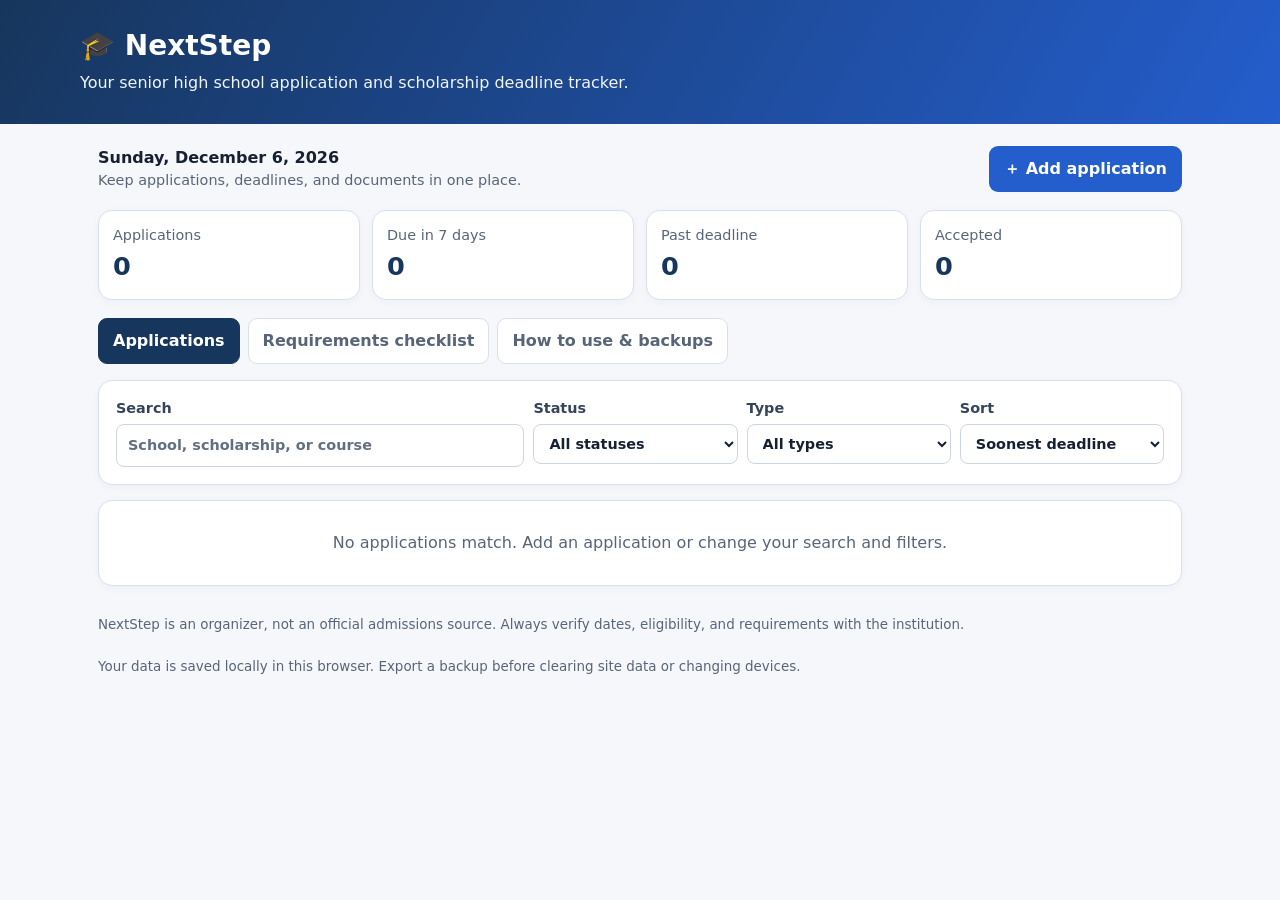
==== index.html @ ddeeea45 "Improve NextStep usability, accessibility, backups, reminders, and offline support" ====
<!DOCTYPE html>
<html lang="en">
<head>
<meta charset="UTF-8">
<meta name="viewport" content="width=device-width, initial-scale=1">
<meta name="theme-color" content="#17365d">
<title>NextStep — SHS Application Tracker</title>
<style>
:root{color-scheme:light;--navy:#17365d;--blue:#245dcc;--pale:#eef4ff;--bg:#f5f7fb;--ink:#172033;--muted:#586579;--line:#d8e0ec;--green:#116b49;--amber:#805000;--red:#a52121;--focus:#174ea6}
*{box-sizing:border-box}body{margin:0;background:var(--bg);color:var(--ink);font:16px/1.5 system-ui,-apple-system,"Segoe UI",sans-serif}header{background:linear-gradient(120deg,#17365d,#245dcc);color:white;padding:25px max(20px,calc((100% - 1120px)/2))}header h1{margin:0;font-size:1.75rem}header p{margin:4px 0;color:#f0f5ff}main{max-width:1120px;margin:22px auto;padding:0 18px}.toolbar{display:flex;align-items:center;justify-content:space-between;gap:12px;flex-wrap:wrap;margin-bottom:18px}.sub,.smallnote{color:var(--muted);font-size:.9rem}.stats{display:grid;grid-template-columns:repeat(4,1fr);gap:12px;margin-bottom:18px}.stat,.panel,.card{background:#fff;border:1px solid var(--line);border-radius:14px;box-shadow:0 2px 8px #18345b0a}.stat{padding:14px}.stat span{display:block;color:var(--muted);font-size:.9rem}.stat strong{font-size:1.6rem;color:var(--navy)}button,.button{border:1px solid transparent;border-radius:9px;padding:10px 14px;font:inherit;font-weight:650;cursor:pointer;min-height:42px}.primary{background:var(--blue);color:#fff}.secondary{background:#fff;color:var(--navy);border-color:var(--line)}.danger{background:#fff0f0;color:var(--red);border-color:#f0caca}button:hover{filter:brightness(.96)}button:focus-visible,a:focus-visible,input:focus-visible,select:focus-visible,textarea:focus-visible{outline:3px solid #78a7ff;outline-offset:2px}.tabs{display:flex;gap:8px;flex-wrap:wrap;margin:0 0 16px}.tab{background:#fff;color:var(--muted);border-color:var(--line)}.tab[aria-selected="true"]{background:var(--navy);color:#fff;border-color:var(--navy)}.panel{padding:17px;margin-bottom:15px}.panel h2{margin:0 0 12px;font-size:1.2rem}.filters{display:grid;grid-template-columns:minmax(180px,2fr) repeat(3,minmax(140px,1fr));gap:9px}label{display:block;font-weight:650;font-size:.9rem;color:#36445a}input,select,textarea{width:100%;margin-top:4px;padding:10px 11px;border:1px solid #cbd5e3;border-radius:8px;background:#fff;color:var(--ink);font:inherit}input::placeholder{color:#626f82}.grid{display:grid;grid-template-columns:repeat(2,minmax(0,1fr));gap:12px}.full{grid-column:1/-1}.hidden{display:none!important}.list{display:grid;gap:11px}.card{padding:16px;border-left:5px solid var(--line)}.card.urgent{border-left-color:var(--red)}.card.soon{border-left-color:#b36b00}.cardtop{display:flex;align-items:flex-start;justify-content:space-between;gap:12px}.card h3{margin:0;font-size:1.1rem}.badge{display:inline-block;padding:4px 9px;border-radius:999px;background:#edf2fa;color:#33435b;font-size:.82rem;font-weight:700}.badge.red{background:#ffe8e8;color:#8f1d1d}.badge.amber{background:#fff1cf;color:#704600}.badge.green{background:#e2f5eb;color:#125c3e}.details{display:flex;gap:12px;flex-wrap:wrap;margin:10px 0;color:#414e62;font-size:.9rem}.cardactions{display:flex;gap:7px;flex-wrap:wrap;margin-top:12px}.cardactions button{padding:7px 10px;min-height:38px;font-size:.9rem}.empty{text-align:center;color:var(--muted);padding:30px 12px}.progress{height:8px;background:#e8edf4;border-radius:10px;overflow:hidden;margin:12px 0 6px}.progress div{height:100%;background:var(--blue)}.reqrow{display:flex;align-items:center;gap:10px;border-bottom:1px solid var(--line);padding:10px 0}.reqrow input{width:20px;height:20px;margin:0}.reqrow span{flex:1}.reqrow.done span{text-decoration:line-through;color:var(--muted)}.modal{position:fixed;inset:0;background:#101a2caa;display:flex;align-items:center;justify-content:center;padding:15px;z-index:5}.dialog{width:min(680px,100%);max-height:92vh;overflow:auto;background:white;border-radius:15px;padding:20px}.dialoghead{display:flex;align-items:center;justify-content:space-between;gap:10px;margin-bottom:14px}.dialoghead h2{margin:0}.dialogfoot{display:flex;justify-content:flex-end;gap:8px;margin-top:16px}.notice{padding:12px;border-radius:9px;background:var(--pale);color:var(--navy);margin:10px 0}.toast{position:fixed;bottom:18px;left:50%;transform:translateX(-50%);z-index:10;background:#172033;color:white;padding:11px 16px;border-radius:10px;box-shadow:0 4px 18px #0003;max-width:calc(100% - 30px)}a{color:#174ea6;text-underline-offset:2px}.smallnote{font-size:.84rem;margin:14px 0}footer{max-width:1120px;margin:0 auto;padding:0 18px 22px}.visually-hidden{position:absolute;width:1px;height:1px;padding:0;margin:-1px;overflow:hidden;clip:rect(0,0,0,0);white-space:nowrap;border:0}
@media(max-width:760px){header{padding:20px}.stats{grid-template-columns:repeat(2,minmax(0,1fr))}.filters{grid-template-columns:1fr 1fr}.filters label:first-child{grid-column:1/-1}.grid{grid-template-columns:1fr}.full{grid-column:auto}.cardtop{display:block}.cardtop .badge{margin-top:7px}.toolbar .primary{width:100%}}
@media(max-width:420px){.filters{grid-template-columns:1fr}.filters label:first-child{grid-column:auto}.stat{padding:11px}.stat strong{font-size:1.4rem}}
@media(prefers-reduced-motion:reduce){*,*::before,*::after{scroll-behavior:auto!important;animation-duration:.01ms!important;transition-duration:.01ms!important}}
</style>
</head>
<body>
<header><h1>🎓 NextStep</h1><p>Your senior high school application and scholarship deadline tracker.</p></header>
<main>
  <div class="toolbar"><div><strong id="todayLabel"></strong><div class="sub">Keep applications, deadlines, and documents in one place.</div></div><button class="primary" id="addAppBtn" type="button">＋ Add application</button></div>
  <section class="stats" aria-label="Application summary">
    <div class="stat"><span>Applications</span><strong id="total">0</strong></div><div class="stat"><span>Due in 7 days</span><strong id="soon">0</strong></div><div class="stat"><span>Past deadline</span><strong id="overdue">0</strong></div><div class="stat"><span>Accepted</span><strong id="accepted">0</strong></div>
  </section>
  <nav class="tabs" aria-label="Tracker sections" role="tablist">
    <button class="tab" type="button" role="tab" id="tab-applications" aria-controls="applications" aria-selected="true" data-tab="applications">Applications</button>
    <button class="tab" type="button" role="tab" id="tab-requirements" aria-controls="requirements" aria-selected="false" data-tab="requirements" tabindex="-1">Requirements checklist</button>
    <button class="tab" type="button" role="tab" id="tab-guide" aria-controls="guide" aria-selected="false" data-tab="guide" tabindex="-1">How to use & backups</button>
  </nav>
  <section id="applications" role="tabpanel" aria-labelledby="tab-applications">
    <div class="panel"><div class="filters">
      <label>Search<input id="search" type="search" placeholder="School, scholarship, or course" autocomplete="off"></label>
      <label>Status<select id="statusFilter"><option value="">All statuses</option><option>Not started</option><option>Preparing</option><option>Submitted</option><option>Under review</option><option>Accepted</option><option>Waitlisted</option><option>Rejected</option></select></label>
      <label>Type<select id="typeFilter"><option value="">All types</option><option>College admission</option><option>Scholarship</option><option>Entrance exam</option><option>Technical-vocational</option><option>Other</option></select></label>
      <label>Sort<select id="sortBy"><option value="deadline">Soonest deadline</option><option value="priority">Priority</option><option value="school">School name</option></select></label>
    </div></div>
    <div class="list" id="appList" aria-live="polite"></div>
  </section>
  <section id="requirements" class="hidden" role="tabpanel" aria-labelledby="tab-requirements" aria-hidden="true">
    <div class="panel"><h2>My document checklist</h2><form id="reqForm" class="filters"><label class="full">Add a requirement<input id="reqName" placeholder="e.g. PSA birth certificate" required maxlength="120"></label><button class="primary" type="submit">Add requirement</button></form><div id="reqList"></div><p class="smallnote">Requirements vary by school and scholarship. Confirm the official list before submitting documents.</p></div>
  </section>
  <section id="guide" class="hidden" role="tabpanel" aria-labelledby="tab-guide" aria-hidden="true">
    <div class="panel"><h2>How to use NextStep</h2><ol><li>Add each school, scholarship, exam, or program and its verified deadline.</li><li>Update its status as you prepare and submit your application.</li><li>Use the document checklist to track items you need to collect.</li><li>Export a backup regularly; your information is stored only in this browser on this device.</li></ol>
      <div class="notice"><strong>Privacy:</strong> Entries stay in this browser and are not uploaded to an account. Clearing browser data or switching devices can remove them, so keep a backup.</div>
      <div class="filters"><button class="secondary" id="exportBtn" type="button">Export JSON backup</button><button class="secondary" id="csvBtn" type="button">Export CSV</button><button class="secondary" id="icsBtn" type="button">Download calendar (.ics)</button><label class="button secondary">Import JSON backup<input id="importFile" type="file" accept="application/json,.json" hidden></label><button class="secondary" id="notifyBtn" type="button">Enable deadline reminders</button></div>
      <p class="smallnote">Browser reminders work only when this app is open and notifications are allowed. For privacy, no cloud sync or email reminders are enabled.</p>
    </div>
  </section>
  <p class="smallnote">NextStep is an organizer, not an official admissions source. Always verify dates, eligibility, and requirements with the institution.</p>
</main>
<footer><p class="smallnote">Your data is saved locally in this browser. Export a backup before clearing site data or changing devices.</p></footer>
<div class="modal hidden" id="appModal" role="dialog" aria-modal="true" aria-labelledby="modalTitle" aria-hidden="true">
  <div class="dialog"><div class="dialoghead"><h2 id="modalTitle">Add application</h2><button class="secondary" id="closeModal" type="button" aria-label="Close dialog">✕</button></div>
    <form id="appForm"><input type="hidden" id="editId"><div class="grid">
      <label>School / organization *<input id="school" required maxlength="120" placeholder="e.g. State University"></label>
      <label>Application type *<select id="type" required><option value="">Choose type</option><option>College admission</option><option>Scholarship</option><option>Entrance exam</option><option>Technical-vocational</option><option>Other</option></select></label>
      <label>Program / course<input id="course" maxlength="120" placeholder="e.g. BS Public Administration"></label>
      <label>Deadline *<input id="deadline" type="date" required></label>
      <label>Application opens<input id="opens" type="date"></label>
      <label>Priority<select id="priority"><option>Medium</option><option>High</option><option>Low</option></select></label>
      <label>Status<select id="status"><option>Not started</option><option>Preparing</option><option>Submitted</option><option>Under review</option><option>Accepted</option><option>Waitlisted</option><option>Rejected</option></select></label>
      <label>Remind me<select id="reminderDays"><option value="0">No reminder</option><option value="1">1 day before</option><option value="3">3 days before</option><option value="7">7 days before</option></select></label>
      <label class="full">Official application link<input id="link" type="url" maxlength="500" placeholder="https://…"></label>
      <label class="full">Requirements / notes<textarea id="notes" rows="3" maxlength="1500" placeholder="Documents, exam dates, contact details, or next steps…"></textarea></label>
    </div><div class="dialogfoot"><button type="button" class="secondary" id="cancelModal">Cancel</button><button class="primary" type="submit">Save application</button></div></form>
  </div>
</div>
<div id="toast" class="toast hidden" role="status" aria-live="polite"></div>
<script>
'use strict';
const $=id=>document.getElementById(id);
const storeKey='nextstep_shs_apps_v1',reqKey='nextstep_shs_reqs_v1',sentKey='nextstep_shs_reminders_v1';
const defaultReqs=['PSA birth certificate','Grade 11 report card','Grade 12 report card (if required)','Certificate of enrollment / expected graduation','Good moral character certificate','ID photo','Proof of income or indigency (if required)','Parent / guardian consent (if required)','Entrance examination result (if required)','Completed application form'];
function readArray(key,fallback){try{const value=JSON.parse(localStorage.getItem(key));return Array.isArray(value)?value:fallback}catch{return fallback}}
let apps=readArray(storeKey,[]).filter(a=>a&&typeof a==='object'&&a.id&&a.school&&a.deadline);
let reqs=readArray(reqKey,defaultReqs.map((name,i)=>({id:`r${i}`,name,done:false}))).filter(r=>r&&r.id&&typeof r.name==='string');
let toastTimer;
function makeId(){return globalThis.crypto?.randomUUID?.()||`${Date.now()}-${Math.random().toString(36).slice(2)}`}
function save(){try{localStorage.setItem(storeKey,JSON.stringify(apps));localStorage.setItem(reqKey,JSON.stringify(reqs));return true}catch{showToast('Could not save: browser storage may be full or unavailable. Export a backup.');return false}}
function esc(s=''){return String(s).replace(/[&<>"']/g,c=>({'&':'&amp;','<':'&lt;','>':'&gt;','"':'&quot;',"'":'&#39;'}[c]))}
function dayDiff(date){if(!/^\d{4}-\d{2}-\d{2}$/.test(date||''))return NaN;const [y,m,d]=date.split('-').map(Number),target=Date.UTC(y,m-1,d),now=new Date();return Math.round((target-Date.UTC(now.getFullYear(),now.getMonth(),now.getDate()))/86400000)}
function formatDate(date){if(!date)return 'Not set';const [y,m,d]=date.split('-').map(Number);return new Date(y,m-1,d).toLocaleDateString(undefined,{year:'numeric',month:'short',day:'numeric'})}
function showToast(message,undo){const toast=$('toast');toast.innerHTML=`${esc(message)}${undo?' <button type="button" class="secondary" id="undoDelete">Undo</button>':''}`;toast.classList.remove('hidden');clearTimeout(toastTimer);if(undo)$('undoDelete').onclick=()=>{apps.push(undo);save();render();toast.classList.add('hidden')};toastTimer=setTimeout(()=>toast.classList.add('hidden'),undo?7000:3500)}
function statusClass(status){return status==='Accepted'||status==='Submitted'?'green':status==='Rejected'?'red':''}
function render(){
  $('todayLabel').textContent=new Date().toLocaleDateString(undefined,{weekday:'long',year:'numeric',month:'long',day:'numeric'});
  const active=apps.filter(a=>!['Accepted','Rejected'].includes(a.status));
  $('total').textContent=apps.length;$('soon').textContent=active.filter(a=>dayDiff(a.deadline)>=0&&dayDiff(a.deadline)<=7).length;$('overdue').textContent=active.filter(a=>dayDiff(a.deadline)<0).length;$('accepted').textContent=apps.filter(a=>a.status==='Accepted').length;
  const q=$('search').value.trim().toLowerCase(),st=$('statusFilter').value,ty=$('typeFilter').value,sort=$('sortBy').value;
  const shown=apps.filter(a=>`${a.school} ${a.course||''} ${a.type||''}`.toLowerCase().includes(q)&&(!st||a.status===st)&&(!ty||a.type===ty));
  shown.sort((a,b)=>sort==='school'?a.school.localeCompare(b.school):sort==='priority'?({High:0,Medium:1,Low:2}[a.priority]??1)-({High:0,Medium:1,Low:2}[b.priority]??1)||a.deadline.localeCompare(b.deadline):a.deadline.localeCompare(b.deadline));
  $('appList').innerHTML=shown.length?shown.map(a=>{const days=dayDiff(a.deadline),closed=['Accepted','Rejected'].includes(a.status),due=days<0?`${Math.abs(days)} day(s) overdue`:days===0?'Due today':`${days} day(s) left`,urgency=closed?'':days<0?'red':days<=7?'amber':days<=30?'green':'';
    return `<article class="card ${!closed&&days<0?'urgent':!closed&&days<=7?'soon':''}"><div class="cardtop"><div><h3>${esc(a.school)}</h3><div class="sub">${esc(a.type||'Application')}${a.course?' · '+esc(a.course):''}</div></div><span class="badge ${statusClass(a.status)}">${esc(a.status||'Not started')}</span></div><div class="details"><span>📅 Deadline: <strong>${formatDate(a.deadline)}</strong></span><span class="badge ${urgency}">${closed?'Status updated':due}</span><span>Priority: <strong>${esc(a.priority||'Medium')}</strong></span>${a.opens?`<span>Opens: ${formatDate(a.opens)}</span>`:''}</div>${a.notes?`<p class="sub">${esc(a.notes)}</p>`:''}${a.link?`<p><a href="${esc(a.link)}" target="_blank" rel="noopener noreferrer">Open application website ↗</a></p>`:''}<div class="cardactions"><button class="secondary" type="button" data-action="edit" data-id="${esc(a.id)}">Edit</button><button class="secondary" type="button" data-action="status" data-id="${esc(a.id)}">Update status</button><button class="danger" type="button" data-action="delete" data-id="${esc(a.id)}">Delete</button></div></article>`
  }).join(''):'<div class="panel empty">No applications match. Add an application or change your search and filters.</div>';
  renderReqs();
}
function renderReqs(){const done=reqs.filter(r=>r.done).length;$('reqList').innerHTML=reqs.length?`<div class="progress" role="progressbar" aria-label="Checklist progress" aria-valuemin="0" aria-valuemax="${reqs.length}" aria-valuenow="${done}"><div style="width:${100*done/reqs.length}%"></div></div><p class="sub">${done} of ${reqs.length} completed</p>${reqs.map(r=>`<div class="reqrow ${r.done?'done':''}"><input type="checkbox" data-req-toggle="${esc(r.id)}" ${r.done?'checked':''} aria-label="Mark ${esc(r.name)} complete"><span>${esc(r.name)}</span><button class="danger" type="button" data-req-delete="${esc(r.id)}" aria-label="Remove ${esc(r.name)}">Remove</button></div>`).join('')}`:'<p class="empty">No requirements yet. Add one above.</p>'}
let returnFocus=null;
function openModal(a=null){returnFocus=document.activeElement;$('appForm').reset();$('editId').value=a?.id||'';$('modalTitle').textContent=a?'Edit application':'Add application';if(a){$('school').value=a.school;$('type').value=a.type;$('course').value=a.course||'';$('deadline').value=a.deadline;$('opens').value=a.opens||'';$('priority').value=a.priority||'Medium';$('status').value=a.status||'Not started';$('link').value=a.link||'';$('notes').value=a.notes||'';$('reminderDays').value=String(a.reminderDays||0)}$('appModal').classList.remove('hidden');$('appModal').setAttribute('aria-hidden','false');$('school').focus()}
function closeModal(){ $('appModal').classList.add('hidden');$('appModal').setAttribute('aria-hidden','true');returnFocus?.focus() }
$('addAppBtn').addEventListener('click',()=>openModal());$('closeModal').addEventListener('click',closeModal);$('cancelModal').addEventListener('click',closeModal);
document.addEventListener('keydown',e=>{if(e.key==='Escape'&&!$('appModal').classList.contains('hidden'))closeModal();if(e.key==='Tab'&&!$('appModal').classList.contains('hidden')){const els=[...$('appModal').querySelectorAll('button:not([disabled]),input:not([disabled]),select:not([disabled]),textarea:not([disabled])')];if(e.shiftKey&&document.activeElement===els[0]){e.preventDefault();els.at(-1).focus()}else if(!e.shiftKey&&document.activeElement===els.at(-1)){e.preventDefault();els[0].focus()}}});
$('appModal').addEventListener('click',e=>{if(e.target===$('appModal'))closeModal()});
$('appForm').addEventListener('submit',e=>{e.preventDefault();const deadline=$('deadline').value,opens=$('opens').value;if(opens&&opens>deadline){$('opens').setCustomValidity('Opening date must be on or before the deadline.');$('opens').reportValidity();$('opens').setCustomValidity('');return}const id=$('editId').value||makeId();const item={id,school:$('school').value.trim(),type:$('type').value,course:$('course').value.trim(),deadline,opens,priority:$('priority').value,status:$('status').value,link:$('link').value.trim(),notes:$('notes').value.trim(),reminderDays:Number($('reminderDays').value)};const i=apps.findIndex(a=>a.id===id);if(i>=0)apps[i]=item;else apps.push(item);save();closeModal();render();showToast(i>=0?'Application updated.':'Application added.');});
$('appList').addEventListener('click',e=>{const b=e.target.closest('button[data-action]');if(!b)return;const a=apps.find(x=>x.id===b.dataset.id);if(!a)return;if(b.dataset.action==='edit')openModal(a);if(b.dataset.action==='status'){const states=['Not started','Preparing','Submitted','Under review','Accepted','Waitlisted','Rejected'];a.status=states[(states.indexOf(a.status)+1)%states.length];save();render();showToast(`Status updated: ${a.status}`)}if(b.dataset.action==='delete'){if(confirm(`Delete the application for ${a.school}?`)){apps=apps.filter(x=>x.id!==a.id);save();render();showToast('Application deleted.',a)}}});
$('reqForm').addEventListener('submit',e=>{e.preventDefault();const name=$('reqName').value.trim();if(!name)return;reqs.push({id:makeId(),name,done:false});$('reqName').value='';save();renderReqs();showToast('Requirement added.')});
$('reqList').addEventListener('change',e=>{const id=e.target.dataset.reqToggle;if(!id)return;const r=reqs.find(x=>x.id===id);if(r){r.done=e.target.checked;save();renderReqs()}});
$('reqList').addEventListener('click',e=>{const id=e.target.dataset.reqDelete;if(!id)return;reqs=reqs.filter(r=>r.id!==id);save();renderReqs();showToast('Requirement removed.')});
document.querySelectorAll('.tab').forEach(b=>b.addEventListener('click',()=>selectTab(b)));function selectTab(b){document.querySelectorAll('.tab').forEach(x=>{const active=x===b;x.setAttribute('aria-selected',String(active));x.tabIndex=active?0:-1;const panel=$(x.dataset.tab);panel.classList.toggle('hidden',!active);panel.setAttribute('aria-hidden',String(!active))})}
document.querySelector('.tabs').addEventListener('keydown',e=>{if(!['ArrowLeft','ArrowRight','Home','End'].includes(e.key))return;e.preventDefault();const tabs=[...document.querySelectorAll('.tab')],i=tabs.indexOf(document.activeElement);const next=e.key==='Home'?0:e.key==='End'?tabs.length-1:(i+(e.key==='ArrowRight'?1:-1)+tabs.length)%tabs.length;selectTab(tabs[next]);tabs[next].focus()});
['search','statusFilter','typeFilter','sortBy'].forEach(id=>$(id).addEventListener(id==='search'?'input':'change',render));
function download(name,text,type){const url=URL.createObjectURL(new Blob([text],{type})),a=document.createElement('a');a.href=url;a.download=name;a.click();setTimeout(()=>URL.revokeObjectURL(url),1000)}
$('exportBtn').addEventListener('click',()=>download('nextstep-backup.json',JSON.stringify({version:1,apps,reqs},null,2),'application/json'));
$('csvBtn').addEventListener('click',()=>{const cols=['School','Type','Course','Deadline','Status','Priority','Application link','Notes'];const rows=apps.map(a=>[a.school,a.type,a.course,a.deadline,a.status,a.priority,a.link,a.notes]);const csv=[cols,...rows].map(row=>row.map(v=>'"'+String(v||'').replace(/"/g,'""')+'"').join(',')).join('\r\n');download('nextstep-applications.csv','\ufeff'+csv,'text/csv')});
$('icsBtn').addEventListener('click',()=>{const escIcs=s=>String(s||'').replace(/\\/g,'\\\\').replace(/;/g,'\\;').replace(/,/g,'\\,').replace(/\n/g,'\\n');const events=apps.map(a=>{const date=(a.deadline||'').replaceAll('-','');if(date.length!==8)return '';return `BEGIN:VEVENT\r\nUID:${escIcs(a.id)}@nextstep\r\nDTSTAMP:${new Date().toISOString().replace(/[-:]/g,'').replace(/\.\d{3}/,'')}\r\nDTSTART;VALUE=DATE:${date}\r\nSUMMARY:${escIcs(`Deadline: ${a.school}`)}\r\nDESCRIPTION:${escIcs(`${a.type||''} ${a.course||''} — ${a.status||''}`)}\r\nEND:VEVENT`}).filter(Boolean);if(!events.length){showToast('Add an application before exporting calendar events.');return}download('nextstep-deadlines.ics',['BEGIN:VCALENDAR','VERSION:2.0','PRODID:-//NextStep//Deadline Tracker//EN',...events,'END:VCALENDAR'].join('\r\n'),'text/calendar')});
$('importFile').addEventListener('change',async e=>{const file=e.target.files[0];if(!file)return;try{const data=JSON.parse(await file.text());if(!data||!Array.isArray(data.apps)||!Array.isArray(data.reqs)||!data.apps.every(a=>a&&typeof a.school==='string'&&typeof a.deadline==='string')||!data.reqs.every(r=>r&&typeof r.name==='string'))throw new Error('Invalid backup format');if(confirm('Import this backup and replace the data currently saved in this browser?')){apps=data.apps;reqs=data.reqs;save();render();showToast('Backup imported.')}}catch{alert('This file is not a valid NextStep JSON backup. Your current data was not changed.')}finally{e.target.value=''}});
$('notifyBtn').addEventListener('click',async()=>{if(!('Notification'in window)){showToast('Notifications are not supported by this browser.');return}const result=await Notification.requestPermission();showToast(result==='granted'?'Notifications enabled. Keep the app open to receive reminders.':result==='denied'?'Notifications were blocked in browser settings.':'Notification permission was not granted.')});
function checkReminders(){if(!('Notification'in window)||Notification.permission!=='granted')return;const today=new Date().toISOString().slice(0,10);let sent;try{sent=JSON.parse(localStorage.getItem(sentKey)||'{}')}catch{sent={}}let changed=false;for(const a of apps){const n=Number(a.reminderDays)||0;if(!n||['Accepted','Rejected'].includes(a.status))continue;if(dayDiff(a.deadline)===n){const key=`${a.id}:${today}`;if(sent[key])continue;new Notification(`NextStep deadline in ${n} day${n===1?'':'s'}`,{body:`${a.school} — deadline ${formatDate(a.deadline)}`});sent[key]=true;changed=true}}if(changed){try{localStorage.setItem(sentKey,JSON.stringify(sent))}catch{}}}
render();checkReminders();setInterval(checkReminders,60*60*1000);
if('serviceWorker'in navigator&&location.protocol.startsWith('http'))navigator.serviceWorker.register('./sw.js').catch(()=>{});
</script>
</body>
</html>
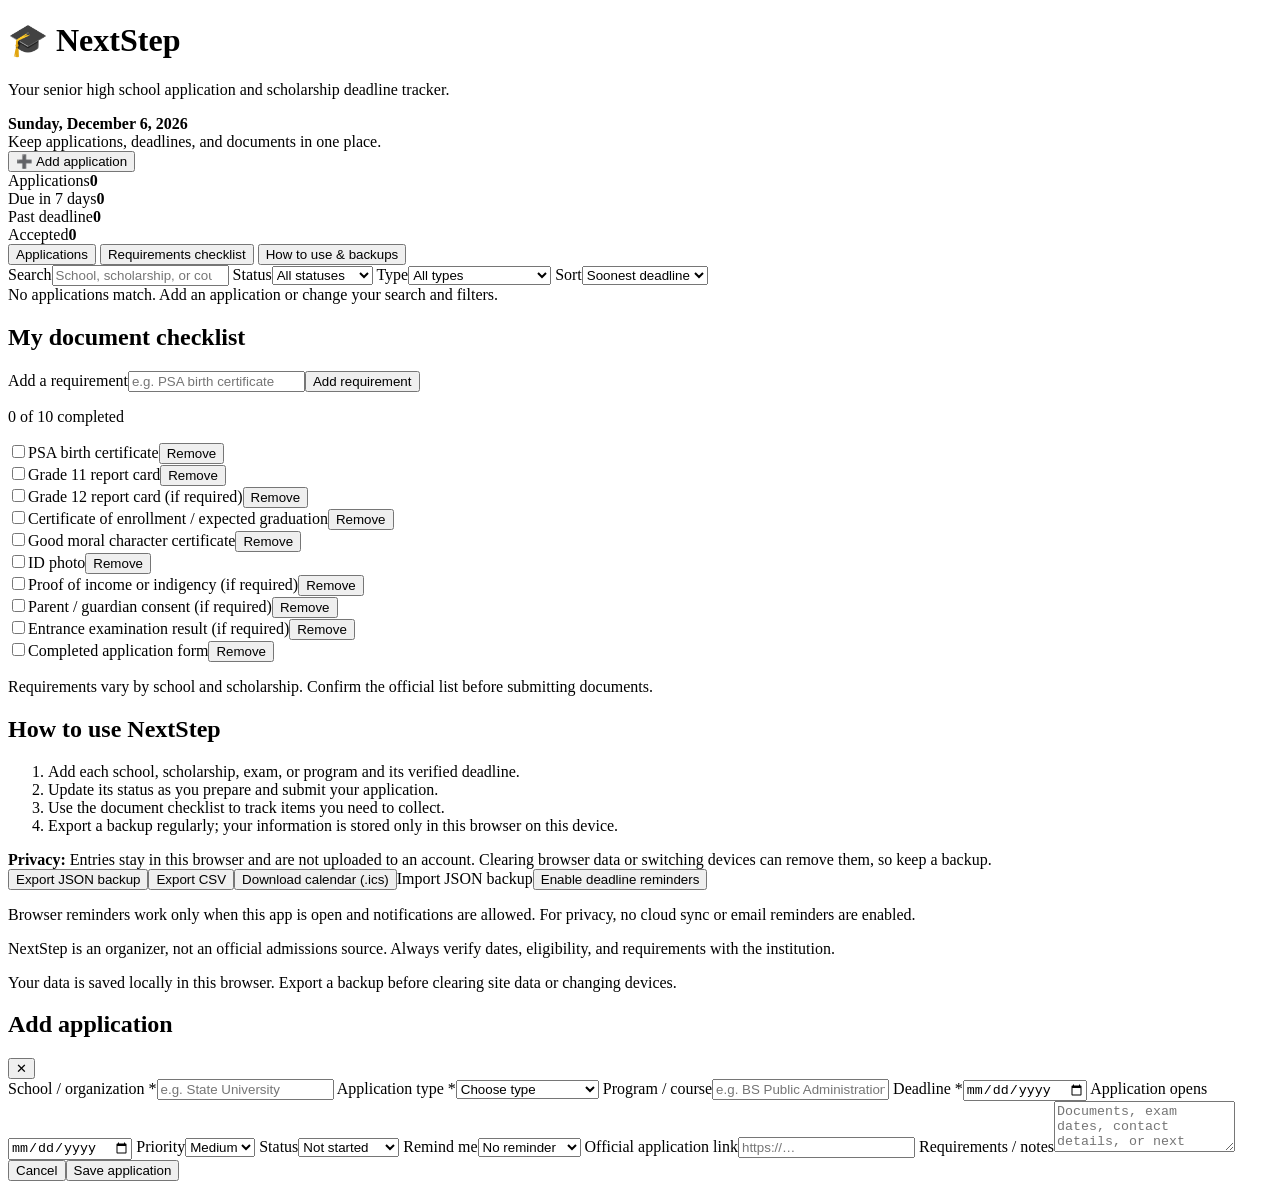
==== commit e46f120b: "Move the embedded CSS from the HTML file into a dedicated stylesheet and link it from the document." ====
--- a/index.html
+++ b/index.html
@@ -5,18 +5,12 @@
 <meta name="viewport" content="width=device-width, initial-scale=1">
 <meta name="theme-color" content="#17365d">
 <title>NextStep — SHS Application Tracker</title>
-<style>
-:root{color-scheme:light;--navy:#17365d;--blue:#245dcc;--pale:#eef4ff;--bg:#f5f7fb;--ink:#172033;--muted:#586579;--line:#d8e0ec;--green:#116b49;--amber:#805000;--red:#a52121;--focus:#174ea6}
-*{box-sizing:border-box}body{margin:0;background:var(--bg);color:var(--ink);font:16px/1.5 system-ui,-apple-system,"Segoe UI",sans-serif}header{background:linear-gradient(120deg,#17365d,#245dcc);color:white;padding:25px max(20px,calc((100% - 1120px)/2))}header h1{margin:0;font-size:1.75rem}header p{margin:4px 0;color:#f0f5ff}main{max-width:1120px;margin:22px auto;padding:0 18px}.toolbar{display:flex;align-items:center;justify-content:space-between;gap:12px;flex-wrap:wrap;margin-bottom:18px}.sub,.smallnote{color:var(--muted);font-size:.9rem}.stats{display:grid;grid-template-columns:repeat(4,1fr);gap:12px;margin-bottom:18px}.stat,.panel,.card{background:#fff;border:1px solid var(--line);border-radius:14px;box-shadow:0 2px 8px #18345b0a}.stat{padding:14px}.stat span{display:block;color:var(--muted);font-size:.9rem}.stat strong{font-size:1.6rem;color:var(--navy)}button,.button{border:1px solid transparent;border-radius:9px;padding:10px 14px;font:inherit;font-weight:650;cursor:pointer;min-height:42px}.primary{background:var(--blue);color:#fff}.secondary{background:#fff;color:var(--navy);border-color:var(--line)}.danger{background:#fff0f0;color:var(--red);border-color:#f0caca}button:hover{filter:brightness(.96)}button:focus-visible,a:focus-visible,input:focus-visible,select:focus-visible,textarea:focus-visible{outline:3px solid #78a7ff;outline-offset:2px}.tabs{display:flex;gap:8px;flex-wrap:wrap;margin:0 0 16px}.tab{background:#fff;color:var(--muted);border-color:var(--line)}.tab[aria-selected="true"]{background:var(--navy);color:#fff;border-color:var(--navy)}.panel{padding:17px;margin-bottom:15px}.panel h2{margin:0 0 12px;font-size:1.2rem}.filters{display:grid;grid-template-columns:minmax(180px,2fr) repeat(3,minmax(140px,1fr));gap:9px}label{display:block;font-weight:650;font-size:.9rem;color:#36445a}input,select,textarea{width:100%;margin-top:4px;padding:10px 11px;border:1px solid #cbd5e3;border-radius:8px;background:#fff;color:var(--ink);font:inherit}input::placeholder{color:#626f82}.grid{display:grid;grid-template-columns:repeat(2,minmax(0,1fr));gap:12px}.full{grid-column:1/-1}.hidden{display:none!important}.list{display:grid;gap:11px}.card{padding:16px;border-left:5px solid var(--line)}.card.urgent{border-left-color:var(--red)}.card.soon{border-left-color:#b36b00}.cardtop{display:flex;align-items:flex-start;justify-content:space-between;gap:12px}.card h3{margin:0;font-size:1.1rem}.badge{display:inline-block;padding:4px 9px;border-radius:999px;background:#edf2fa;color:#33435b;font-size:.82rem;font-weight:700}.badge.red{background:#ffe8e8;color:#8f1d1d}.badge.amber{background:#fff1cf;color:#704600}.badge.green{background:#e2f5eb;color:#125c3e}.details{display:flex;gap:12px;flex-wrap:wrap;margin:10px 0;color:#414e62;font-size:.9rem}.cardactions{display:flex;gap:7px;flex-wrap:wrap;margin-top:12px}.cardactions button{padding:7px 10px;min-height:38px;font-size:.9rem}.empty{text-align:center;color:var(--muted);padding:30px 12px}.progress{height:8px;background:#e8edf4;border-radius:10px;overflow:hidden;margin:12px 0 6px}.progress div{height:100%;background:var(--blue)}.reqrow{display:flex;align-items:center;gap:10px;border-bottom:1px solid var(--line);padding:10px 0}.reqrow input{width:20px;height:20px;margin:0}.reqrow span{flex:1}.reqrow.done span{text-decoration:line-through;color:var(--muted)}.modal{position:fixed;inset:0;background:#101a2caa;display:flex;align-items:center;justify-content:center;padding:15px;z-index:5}.dialog{width:min(680px,100%);max-height:92vh;overflow:auto;background:white;border-radius:15px;padding:20px}.dialoghead{display:flex;align-items:center;justify-content:space-between;gap:10px;margin-bottom:14px}.dialoghead h2{margin:0}.dialogfoot{display:flex;justify-content:flex-end;gap:8px;margin-top:16px}.notice{padding:12px;border-radius:9px;background:var(--pale);color:var(--navy);margin:10px 0}.toast{position:fixed;bottom:18px;left:50%;transform:translateX(-50%);z-index:10;background:#172033;color:white;padding:11px 16px;border-radius:10px;box-shadow:0 4px 18px #0003;max-width:calc(100% - 30px)}a{color:#174ea6;text-underline-offset:2px}.smallnote{font-size:.84rem;margin:14px 0}footer{max-width:1120px;margin:0 auto;padding:0 18px 22px}.visually-hidden{position:absolute;width:1px;height:1px;padding:0;margin:-1px;overflow:hidden;clip:rect(0,0,0,0);white-space:nowrap;border:0}
-@media(max-width:760px){header{padding:20px}.stats{grid-template-columns:repeat(2,minmax(0,1fr))}.filters{grid-template-columns:1fr 1fr}.filters label:first-child{grid-column:1/-1}.grid{grid-template-columns:1fr}.full{grid-column:auto}.cardtop{display:block}.cardtop .badge{margin-top:7px}.toolbar .primary{width:100%}}
-@media(max-width:420px){.filters{grid-template-columns:1fr}.filters label:first-child{grid-column:auto}.stat{padding:11px}.stat strong{font-size:1.4rem}}
-@media(prefers-reduced-motion:reduce){*,*::before,*::after{scroll-behavior:auto!important;animation-duration:.01ms!important;transition-duration:.01ms!important}}
-</style>
+<link rel="stylesheet" href="./style.css">
 </head>
 <body>
 <header><h1>🎓 NextStep</h1><p>Your senior high school application and scholarship deadline tracker.</p></header>
 <main>
-  <div class="toolbar"><div><strong id="todayLabel"></strong><div class="sub">Keep applications, deadlines, and documents in one place.</div></div><button class="primary" id="addAppBtn" type="button">＋ Add application</button></div>
+  <div class="toolbar"><div><strong id="todayLabel"></strong><div class="sub">Keep applications, deadlines, and documents in one place.</div></div><button class="primary" id="addAppBtn" type="button">➕ Add application</button></div>
   <section class="stats" aria-label="Application summary">
     <div class="stat"><span>Applications</span><strong id="total">0</strong></div><div class="stat"><span>Due in 7 days</span><strong id="soon">0</strong></div><div class="stat"><span>Past deadline</span><strong id="overdue">0</strong></div><div class="stat"><span>Accepted</span><strong id="accepted">0</strong></div>
   </section>
@@ -74,11 +68,11 @@
 let reqs=readArray(reqKey,defaultReqs.map((name,i)=>({id:`r${i}`,name,done:false}))).filter(r=>r&&r.id&&typeof r.name==='string');
 let toastTimer;
 function makeId(){return globalThis.crypto?.randomUUID?.()||`${Date.now()}-${Math.random().toString(36).slice(2)}`}
-function save(){try{localStorage.setItem(storeKey,JSON.stringify(apps));localStorage.setItem(reqKey,JSON.stringify(reqs));return true}catch{showToast('Could not save: browser storage may be full or unavailable. Export a backup.');return false}}
-function esc(s=''){return String(s).replace(/[&<>"']/g,c=>({'&':'&amp;','<':'&lt;','>':'&gt;','"':'&quot;',"'":'&#39;'}[c]))}
+function save(){try{localStorage.setItem(storeKey,JSON.stringify(apps));localStorage.setItem(reqKey,JSON.stringify(reqs));return true}catch{showToast('Could not save: browser storage may be full or unavailable.');return false}}
+function esc(s=''){return String(s).replace(/[&<>"']/g,c=>({'&':'&amp;','<':'&lt;','>':'&gt;','"':'&quot;','\'':'&#39;'}[c]))}
 function dayDiff(date){if(!/^\d{4}-\d{2}-\d{2}$/.test(date||''))return NaN;const [y,m,d]=date.split('-').map(Number),target=Date.UTC(y,m-1,d),now=new Date();return Math.round((target-Date.UTC(now.getFullYear(),now.getMonth(),now.getDate()))/86400000)}
 function formatDate(date){if(!date)return 'Not set';const [y,m,d]=date.split('-').map(Number);return new Date(y,m-1,d).toLocaleDateString(undefined,{year:'numeric',month:'short',day:'numeric'})}
-function showToast(message,undo){const toast=$('toast');toast.innerHTML=`${esc(message)}${undo?' <button type="button" class="secondary" id="undoDelete">Undo</button>':''}`;toast.classList.remove('hidden');clearTimeout(toastTimer);if(undo)$('undoDelete').onclick=()=>{apps.push(undo);save();render();toast.classList.add('hidden')};toastTimer=setTimeout(()=>toast.classList.add('hidden'),undo?7000:3500)}
+function showToast(message,undo){const toast=$('toast');toast.innerHTML=`${esc(message)}${undo?' <button type="button" class="secondary" id="undoDelete">Undo</button>':''}`;toast.classList.remove('hidden');clearTimeout(toastTimer);if(undo){document.getElementById('undoDelete').addEventListener('click',()=>{apps=undo;save();render();toast.classList.add('hidden');})}toastTimer=setTimeout(()=>toast.classList.add('hidden'),3500)}
 function statusClass(status){return status==='Accepted'||status==='Submitted'?'green':status==='Rejected'?'red':''}
 function render(){
   $('todayLabel').textContent=new Date().toLocaleDateString(undefined,{weekday:'long',year:'numeric',month:'long',day:'numeric'});
@@ -87,33 +81,32 @@
   const q=$('search').value.trim().toLowerCase(),st=$('statusFilter').value,ty=$('typeFilter').value,sort=$('sortBy').value;
   const shown=apps.filter(a=>`${a.school} ${a.course||''} ${a.type||''}`.toLowerCase().includes(q)&&(!st||a.status===st)&&(!ty||a.type===ty));
   shown.sort((a,b)=>sort==='school'?a.school.localeCompare(b.school):sort==='priority'?({High:0,Medium:1,Low:2}[a.priority]??1)-({High:0,Medium:1,Low:2}[b.priority]??1)||a.deadline.localeCompare(b.deadline):a.deadline.localeCompare(b.deadline));
-  $('appList').innerHTML=shown.length?shown.map(a=>{const days=dayDiff(a.deadline),closed=['Accepted','Rejected'].includes(a.status),due=days<0?`${Math.abs(days)} day(s) overdue`:days===0?'Due today':`${days} day(s) left`,urgency=closed?'':days<0?'red':days<=7?'amber':days<=30?'green':'';
-    return `<article class="card ${!closed&&days<0?'urgent':!closed&&days<=7?'soon':''}"><div class="cardtop"><div><h3>${esc(a.school)}</h3><div class="sub">${esc(a.type||'Application')}${a.course?' · '+esc(a.course):''}</div></div><span class="badge ${statusClass(a.status)}">${esc(a.status||'Not started')}</span></div><div class="details"><span>📅 Deadline: <strong>${formatDate(a.deadline)}</strong></span><span class="badge ${urgency}">${closed?'Status updated':due}</span><span>Priority: <strong>${esc(a.priority||'Medium')}</strong></span>${a.opens?`<span>Opens: ${formatDate(a.opens)}</span>`:''}</div>${a.notes?`<p class="sub">${esc(a.notes)}</p>`:''}${a.link?`<p><a href="${esc(a.link)}" target="_blank" rel="noopener noreferrer">Open application website ↗</a></p>`:''}<div class="cardactions"><button class="secondary" type="button" data-action="edit" data-id="${esc(a.id)}">Edit</button><button class="secondary" type="button" data-action="status" data-id="${esc(a.id)}">Update status</button><button class="danger" type="button" data-action="delete" data-id="${esc(a.id)}">Delete</button></div></article>`
-  }).join(''):'<div class="panel empty">No applications match. Add an application or change your search and filters.</div>';
+  $('appList').innerHTML=shown.length?shown.map(a=>{const days=dayDiff(a.deadline),closed=['Accepted','Rejected'].includes(a.status),due=days<0?`${Math.abs(days)} day(s) overdue`:days===0?'Due today':days<=7?`${days} day(s) left`:`${days} day(s) left`,urgency=closed?'':days<0?'urgent':days<=7?'soon':'';return `<article class="card ${urgency}"><div class="cardtop"><div><h3>${esc(a.school)}</h3><div class="sub">${esc(a.type||'Application')}${a.course?` · ${esc(a.course)}`:''}</div></div><span class="badge ${statusClass(a.status)}">${esc(a.status||'Not started')}</span></div><div class="details"><span>Deadline: <strong>${formatDate(a.deadline)}</strong></span><span class="badge ${days<0?'red':days<=7?'amber':'green'}">${due}</span><span>Priority: <strong>${esc(a.priority||'Medium')}</strong></span></div>${a.notes?`<p class="sub">${esc(a.notes)}</p>`:''}${a.link?`<p><a href="${esc(a.link)}" target="_blank" rel="noopener noreferrer">Open application website ↗</a></p>`:''}<div class="cardactions"><button type="button" class="secondary" data-action="edit" data-id="${esc(a.id)}">Edit</button><button type="button" class="secondary" data-action="status" data-id="${esc(a.id)}">Update status</button><button type="button" class="danger" data-action="delete" data-id="${esc(a.id)}">Delete</button></div></article>`}).join(''):'<div class="panel empty">No applications match. Add an application or change your search and filters.</div>';
   renderReqs();
 }
-function renderReqs(){const done=reqs.filter(r=>r.done).length;$('reqList').innerHTML=reqs.length?`<div class="progress" role="progressbar" aria-label="Checklist progress" aria-valuemin="0" aria-valuemax="${reqs.length}" aria-valuenow="${done}"><div style="width:${100*done/reqs.length}%"></div></div><p class="sub">${done} of ${reqs.length} completed</p>${reqs.map(r=>`<div class="reqrow ${r.done?'done':''}"><input type="checkbox" data-req-toggle="${esc(r.id)}" ${r.done?'checked':''} aria-label="Mark ${esc(r.name)} complete"><span>${esc(r.name)}</span><button class="danger" type="button" data-req-delete="${esc(r.id)}" aria-label="Remove ${esc(r.name)}">Remove</button></div>`).join('')}`:'<p class="empty">No requirements yet. Add one above.</p>'}
+function renderReqs(){const done=reqs.filter(r=>r.done).length;$('reqList').innerHTML=reqs.length?`<div class="progress" role="progressbar" aria-label="Checklist progress" aria-valuemin="0" aria-valuemax="${reqs.length}" aria-valuenow="${done}"><div style="width:${(done/reqs.length)*100}%"></div></div><p class="sub">${done} of ${reqs.length} completed</p>${reqs.map(r=>`<div class="reqrow ${r.done?'done':''}"><input type="checkbox" data-req-toggle="${esc(r.id)}" ${r.done?'checked':''} aria-label="Mark ${esc(r.name)} complete"><span>${esc(r.name)}</span><button type="button" class="danger" data-req-delete="${esc(r.id)}" aria-label="Remove ${esc(r.name)}">Remove</button></div>`).join('')}`:'<p class="empty">No requirements yet. Add one above.</p>'}
 let returnFocus=null;
-function openModal(a=null){returnFocus=document.activeElement;$('appForm').reset();$('editId').value=a?.id||'';$('modalTitle').textContent=a?'Edit application':'Add application';if(a){$('school').value=a.school;$('type').value=a.type;$('course').value=a.course||'';$('deadline').value=a.deadline;$('opens').value=a.opens||'';$('priority').value=a.priority||'Medium';$('status').value=a.status||'Not started';$('link').value=a.link||'';$('notes').value=a.notes||'';$('reminderDays').value=String(a.reminderDays||0)}$('appModal').classList.remove('hidden');$('appModal').setAttribute('aria-hidden','false');$('school').focus()}
-function closeModal(){ $('appModal').classList.add('hidden');$('appModal').setAttribute('aria-hidden','true');returnFocus?.focus() }
-$('addAppBtn').addEventListener('click',()=>openModal());$('closeModal').addEventListener('click',closeModal);$('cancelModal').addEventListener('click',closeModal);
-document.addEventListener('keydown',e=>{if(e.key==='Escape'&&!$('appModal').classList.contains('hidden'))closeModal();if(e.key==='Tab'&&!$('appModal').classList.contains('hidden')){const els=[...$('appModal').querySelectorAll('button:not([disabled]),input:not([disabled]),select:not([disabled]),textarea:not([disabled])')];if(e.shiftKey&&document.activeElement===els[0]){e.preventDefault();els.at(-1).focus()}else if(!e.shiftKey&&document.activeElement===els.at(-1)){e.preventDefault();els[0].focus()}}});
+function openModal(a=null){returnFocus=document.activeElement;$('appForm').reset();$('editId').value=a?.id||'';$('modalTitle').textContent=a?'Edit application':'Add application';if(a){$('school').value=a.school;$('type').value=a.type||'';$('course').value=a.course||'';$('deadline').value=a.deadline||'';$('opens').value=a.opens||'';$('priority').value=a.priority||'Medium';$('status').value=a.status||'Not started';$('link').value=a.link||'';$('notes').value=a.notes||'';$('reminderDays').value=String(a.reminderDays??0);} $('appModal').classList.remove('hidden');$('appModal').setAttribute('aria-hidden','false');$('school').focus();}
+function closeModal(){ $('appModal').classList.add('hidden');$('appModal').setAttribute('aria-hidden','true');if(returnFocus) returnFocus.focus(); }
+$('addAppBtn').addEventListener('click',()=>openModal());
+$('closeModal').addEventListener('click',closeModal);$('cancelModal').addEventListener('click',closeModal);
+document.addEventListener('keydown',e=>{if(e.key==='Escape'&&!$('appModal').classList.contains('hidden'))closeModal();});
 $('appModal').addEventListener('click',e=>{if(e.target===$('appModal'))closeModal()});
-$('appForm').addEventListener('submit',e=>{e.preventDefault();const deadline=$('deadline').value,opens=$('opens').value;if(opens&&opens>deadline){$('opens').setCustomValidity('Opening date must be on or before the deadline.');$('opens').reportValidity();$('opens').setCustomValidity('');return}const id=$('editId').value||makeId();const item={id,school:$('school').value.trim(),type:$('type').value,course:$('course').value.trim(),deadline,opens,priority:$('priority').value,status:$('status').value,link:$('link').value.trim(),notes:$('notes').value.trim(),reminderDays:Number($('reminderDays').value)};const i=apps.findIndex(a=>a.id===id);if(i>=0)apps[i]=item;else apps.push(item);save();closeModal();render();showToast(i>=0?'Application updated.':'Application added.');});
-$('appList').addEventListener('click',e=>{const b=e.target.closest('button[data-action]');if(!b)return;const a=apps.find(x=>x.id===b.dataset.id);if(!a)return;if(b.dataset.action==='edit')openModal(a);if(b.dataset.action==='status'){const states=['Not started','Preparing','Submitted','Under review','Accepted','Waitlisted','Rejected'];a.status=states[(states.indexOf(a.status)+1)%states.length];save();render();showToast(`Status updated: ${a.status}`)}if(b.dataset.action==='delete'){if(confirm(`Delete the application for ${a.school}?`)){apps=apps.filter(x=>x.id!==a.id);save();render();showToast('Application deleted.',a)}}});
-$('reqForm').addEventListener('submit',e=>{e.preventDefault();const name=$('reqName').value.trim();if(!name)return;reqs.push({id:makeId(),name,done:false});$('reqName').value='';save();renderReqs();showToast('Requirement added.')});
-$('reqList').addEventListener('change',e=>{const id=e.target.dataset.reqToggle;if(!id)return;const r=reqs.find(x=>x.id===id);if(r){r.done=e.target.checked;save();renderReqs()}});
-$('reqList').addEventListener('click',e=>{const id=e.target.dataset.reqDelete;if(!id)return;reqs=reqs.filter(r=>r.id!==id);save();renderReqs();showToast('Requirement removed.')});
-document.querySelectorAll('.tab').forEach(b=>b.addEventListener('click',()=>selectTab(b)));function selectTab(b){document.querySelectorAll('.tab').forEach(x=>{const active=x===b;x.setAttribute('aria-selected',String(active));x.tabIndex=active?0:-1;const panel=$(x.dataset.tab);panel.classList.toggle('hidden',!active);panel.setAttribute('aria-hidden',String(!active))})}
-document.querySelector('.tabs').addEventListener('keydown',e=>{if(!['ArrowLeft','ArrowRight','Home','End'].includes(e.key))return;e.preventDefault();const tabs=[...document.querySelectorAll('.tab')],i=tabs.indexOf(document.activeElement);const next=e.key==='Home'?0:e.key==='End'?tabs.length-1:(i+(e.key==='ArrowRight'?1:-1)+tabs.length)%tabs.length;selectTab(tabs[next]);tabs[next].focus()});
+$('appForm').addEventListener('submit',e=>{e.preventDefault();const deadline=$('deadline').value,opens=$('opens').value;if(opens&&opens>deadline){$('opens').setCustomValidity('Opening date must be on or before the deadline.');$('opens').reportValidity();return;} $('opens').setCustomValidity(''); const id=$('editId').value||makeId();const item={id,school:$('school').value.trim(),type:$('type').value,course:$('course').value.trim(),deadline,opens:opens||'',priority:$('priority').value,status:$('status').value,link:$('link').value.trim(),notes:$('notes').value.trim(),reminderDays:Number($('reminderDays').value)||0}; const i=apps.findIndex(a=>a.id===id); if(i>=0) apps[i]=item; else apps.push(item); save(); closeModal(); render(); showToast(i>=0?'Application updated.':'Application added.');});
+$('appList').addEventListener('click',e=>{const b=e.target.closest('button[data-action]');if(!b)return;const a=apps.find(x=>x.id===b.dataset.id);if(!a)return;if(b.dataset.action==='edit')openModal(a);if(b.dataset.action==='status'){const states=['Not started','Preparing','Submitted','Under review','Accepted','Waitlisted','Rejected'];const idx=states.indexOf(a.status)||0;a.status=states[(idx+1)%states.length];save();render();showToast(`Status updated: ${a.status}`);}if(b.dataset.action==='delete'){if(confirm(`Delete the application for ${a.school}?`)){apps=apps.filter(x=>x.id!==a.id);save();render();showToast('Application deleted.');}}});
+$('reqForm').addEventListener('submit',e=>{e.preventDefault();const name=$('reqName').value.trim();if(!name)return;reqs.push({id:makeId(),name,done:false});$('reqName').value='';save();renderReqs();showToast('Requirement added.');});
+$('reqList').addEventListener('change',e=>{const id=e.target.dataset.reqToggle;if(!id)return;const r=reqs.find(x=>x.id===id);if(r){r.done=e.target.checked;save();renderReqs();}});
+$('reqList').addEventListener('click',e=>{const id=e.target.dataset.reqDelete;if(!id)return;reqs=reqs.filter(r=>r.id!==id);save();renderReqs();showToast('Requirement removed.');});
+document.querySelectorAll('.tab').forEach(b=>b.addEventListener('click',()=>selectTab(b)));function selectTab(b){document.querySelectorAll('.tab').forEach(x=>{const active=x===b;x.setAttribute('aria-selected',String(active));x.tabIndex=active?0:-1;});document.querySelectorAll('[role="tabpanel"]').forEach(panel=>{const active=panel.id===b.dataset.tab;panel.classList.toggle('hidden',!active);panel.setAttribute('aria-hidden',String(!active));});}
+document.querySelector('.tabs').addEventListener('keydown',e=>{if(!['ArrowLeft','ArrowRight','Home','End'].includes(e.key))return;e.preventDefault();const tabs=[...document.querySelectorAll('.tab')];const i=tabs.indexOf(document.activeElement);const next=e.key==='ArrowRight'?tabs[(i+1)%tabs.length]:e.key==='ArrowLeft'?tabs[(i-1+tabs.length)%tabs.length]:e.key==='Home'?tabs[0]:tabs[tabs.length-1];selectTab(next);next.focus();});
 ['search','statusFilter','typeFilter','sortBy'].forEach(id=>$(id).addEventListener(id==='search'?'input':'change',render));
-function download(name,text,type){const url=URL.createObjectURL(new Blob([text],{type})),a=document.createElement('a');a.href=url;a.download=name;a.click();setTimeout(()=>URL.revokeObjectURL(url),1000)}
+function download(name,text,type){const url=URL.createObjectURL(new Blob([text],{type}));const a=document.createElement('a');a.href=url;a.download=name;a.click();setTimeout(()=>URL.revokeObjectURL(url),1000)}
 $('exportBtn').addEventListener('click',()=>download('nextstep-backup.json',JSON.stringify({version:1,apps,reqs},null,2),'application/json'));
-$('csvBtn').addEventListener('click',()=>{const cols=['School','Type','Course','Deadline','Status','Priority','Application link','Notes'];const rows=apps.map(a=>[a.school,a.type,a.course,a.deadline,a.status,a.priority,a.link,a.notes]);const csv=[cols,...rows].map(row=>row.map(v=>'"'+String(v||'').replace(/"/g,'""')+'"').join(',')).join('\r\n');download('nextstep-applications.csv','\ufeff'+csv,'text/csv')});
-$('icsBtn').addEventListener('click',()=>{const escIcs=s=>String(s||'').replace(/\\/g,'\\\\').replace(/;/g,'\\;').replace(/,/g,'\\,').replace(/\n/g,'\\n');const events=apps.map(a=>{const date=(a.deadline||'').replaceAll('-','');if(date.length!==8)return '';return `BEGIN:VEVENT\r\nUID:${escIcs(a.id)}@nextstep\r\nDTSTAMP:${new Date().toISOString().replace(/[-:]/g,'').replace(/\.\d{3}/,'')}\r\nDTSTART;VALUE=DATE:${date}\r\nSUMMARY:${escIcs(`Deadline: ${a.school}`)}\r\nDESCRIPTION:${escIcs(`${a.type||''} ${a.course||''} — ${a.status||''}`)}\r\nEND:VEVENT`}).filter(Boolean);if(!events.length){showToast('Add an application before exporting calendar events.');return}download('nextstep-deadlines.ics',['BEGIN:VCALENDAR','VERSION:2.0','PRODID:-//NextStep//Deadline Tracker//EN',...events,'END:VCALENDAR'].join('\r\n'),'text/calendar')});
-$('importFile').addEventListener('change',async e=>{const file=e.target.files[0];if(!file)return;try{const data=JSON.parse(await file.text());if(!data||!Array.isArray(data.apps)||!Array.isArray(data.reqs)||!data.apps.every(a=>a&&typeof a.school==='string'&&typeof a.deadline==='string')||!data.reqs.every(r=>r&&typeof r.name==='string'))throw new Error('Invalid backup format');if(confirm('Import this backup and replace the data currently saved in this browser?')){apps=data.apps;reqs=data.reqs;save();render();showToast('Backup imported.')}}catch{alert('This file is not a valid NextStep JSON backup. Your current data was not changed.')}finally{e.target.value=''}});
-$('notifyBtn').addEventListener('click',async()=>{if(!('Notification'in window)){showToast('Notifications are not supported by this browser.');return}const result=await Notification.requestPermission();showToast(result==='granted'?'Notifications enabled. Keep the app open to receive reminders.':result==='denied'?'Notifications were blocked in browser settings.':'Notification permission was not granted.')});
-function checkReminders(){if(!('Notification'in window)||Notification.permission!=='granted')return;const today=new Date().toISOString().slice(0,10);let sent;try{sent=JSON.parse(localStorage.getItem(sentKey)||'{}')}catch{sent={}}let changed=false;for(const a of apps){const n=Number(a.reminderDays)||0;if(!n||['Accepted','Rejected'].includes(a.status))continue;if(dayDiff(a.deadline)===n){const key=`${a.id}:${today}`;if(sent[key])continue;new Notification(`NextStep deadline in ${n} day${n===1?'':'s'}`,{body:`${a.school} — deadline ${formatDate(a.deadline)}`});sent[key]=true;changed=true}}if(changed){try{localStorage.setItem(sentKey,JSON.stringify(sent))}catch{}}}
+$('csvBtn').addEventListener('click',()=>{const cols=['School','Type','Course','Deadline','Status','Priority','Application link','Notes'];const rows=apps.map(a=>[a.school,a.type,a.course,a.deadline,a.status,a.priority,a.link,a.notes].map(v=>`"${String(v??'').replace(/"/g,'""')}"`).join(','));download('nextstep-applications.csv',[cols.join(','),...rows].join('\n'),'text/csv');});
+$('icsBtn').addEventListener('click',()=>{const escIcs=s=>String(s||'').replace(/\\/g,'\\\\').replace(/;/g,'\\;').replace(/,/g,'\\,').replace(/\n/g,'\\n');const events=apps.filter(a=>a.deadline).map(a=>{const date=a.deadline.replace(/-/g,'');return ['BEGIN:VEVENT','UID:'+a.id,'DTSTAMP:'+new Date().toISOString().slice(0,10).replace(/-/g,''),'DTSTART;VALUE=DATE:'+date,'DTEND;VALUE=DATE:'+date,'SUMMARY:'+escIcs(a.school),'DESCRIPTION:'+escIcs((a.type||'Application')+'\n'+(a.notes||'')),'END:VEVENT'].join('\n');});if(!events.length){showToast('Add an application before exporting calendar events.');return;}download('nextstep-deadlines.ics',['BEGIN:VCALENDAR','VERSION:2.0','PRODID:-//NextStep//Deadline Tracker//EN',...events,'END:VCALENDAR'].join('\n'),'text/calendar');});
+$('importFile').addEventListener('change',async e=>{const file=e.target.files[0];if(!file)return;try{const data=JSON.parse(await file.text());if(!data||!Array.isArray(data.apps)||!Array.isArray(data.reqs))throw new Error('Invalid backup format');if(confirm('Import this backup and replace the data currently saved in this browser?')){apps=data.apps;reqs=data.reqs;save();render();showToast('Backup imported.');}}catch{alert('This file is not a valid NextStep JSON backup. Your current data was not changed.');}finally{e.target.value='';}});
+$('notifyBtn').addEventListener('click',async()=>{if(!('Notification'in window)){showToast('Notifications are not supported by this browser.');return}const result=await Notification.requestPermission();showToast(result==='granted'?'Notifications enabled. Keep the app open to receive reminders.':result==='denied'?'Notifications were blocked in browser settings.':'Notification permission was not granted.');});
+function checkReminders(){if(!('Notification'in window)||Notification.permission!=='granted')return;const today=new Date().toISOString().slice(0,10);let sent;try{sent=JSON.parse(localStorage.getItem(sentKey)||'{}')}catch{sent={}};let changed=false;for(const a of apps){if(['Accepted','Rejected'].includes(a.status)) continue;const days=Number(a.reminderDays)||0;if(!days||!a.deadline) continue;const diff=dayDiff(a.deadline);if(diff===days){const key=`${a.id}:${today}`; if(sent[key]) continue; new Notification(`NextStep deadline reminder`,{body:`${a.school} is due ${formatDate(a.deadline)}.`}); sent[key]=true; changed=true;}}if(changed)localStorage.setItem(sentKey,JSON.stringify(sent));}
 render();checkReminders();setInterval(checkReminders,60*60*1000);
 if('serviceWorker'in navigator&&location.protocol.startsWith('http'))navigator.serviceWorker.register('./sw.js').catch(()=>{});
 </script>
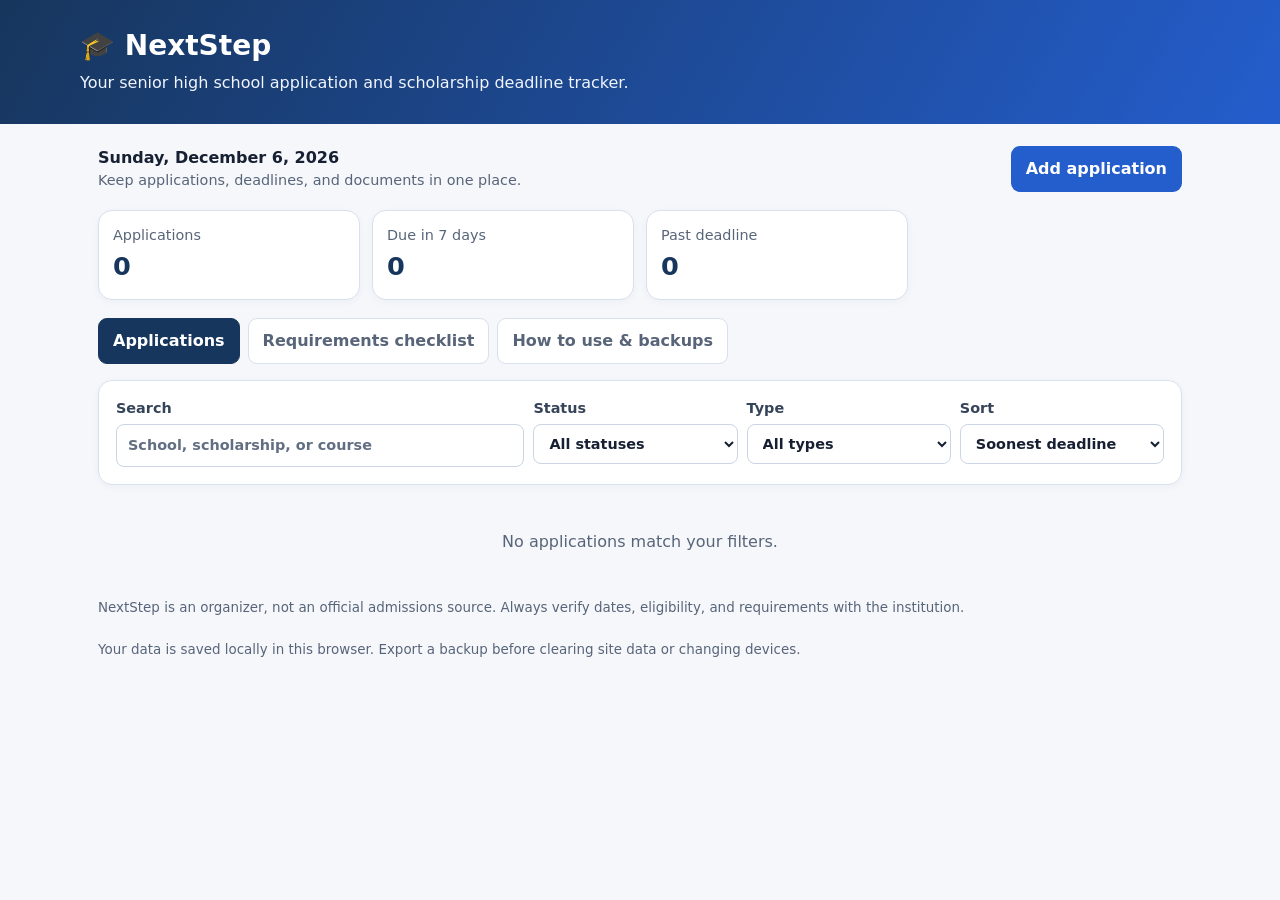
==== commit 41f39a33: "Add Assignments and Projects as supported application types" ====
--- a/index.html
+++ b/index.html
@@ -10,9 +10,9 @@
 <body>
 <header><h1>🎓 NextStep</h1><p>Your senior high school application and scholarship deadline tracker.</p></header>
 <main>
-  <div class="toolbar"><div><strong id="todayLabel"></strong><div class="sub">Keep applications, deadlines, and documents in one place.</div></div><button class="primary" id="addAppBtn" type="button">➕ Add application</button></div>
+  <div class="toolbar"><div><strong id="todayLabel"></strong><div class="sub">Keep applications, deadlines, and documents in one place.</div></div><button class="primary" id="addAppBtn" type="button">Add application</button></div>
   <section class="stats" aria-label="Application summary">
-    <div class="stat"><span>Applications</span><strong id="total">0</strong></div><div class="stat"><span>Due in 7 days</span><strong id="soon">0</strong></div><div class="stat"><span>Past deadline</span><strong id="overdue">0</strong></div><div class="stat"><span>Accepted</span><strong id="accepted">0</strong></div>
+    <div class="stat"><span>Applications</span><strong id="total">0</strong></div><div class="stat"><span>Due in 7 days</span><strong id="soon">0</strong></div><div class="stat"><span>Past deadline</span><strong id="overdue">0</strong></div>
   </section>
   <nav class="tabs" aria-label="Tracker sections" role="tablist">
     <button class="tab" type="button" role="tab" id="tab-applications" aria-controls="applications" aria-selected="true" data-tab="applications">Applications</button>
@@ -23,18 +23,18 @@
     <div class="panel"><div class="filters">
       <label>Search<input id="search" type="search" placeholder="School, scholarship, or course" autocomplete="off"></label>
       <label>Status<select id="statusFilter"><option value="">All statuses</option><option>Not started</option><option>Preparing</option><option>Submitted</option><option>Under review</option><option>Accepted</option><option>Waitlisted</option><option>Rejected</option></select></label>
-      <label>Type<select id="typeFilter"><option value="">All types</option><option>College admission</option><option>Scholarship</option><option>Entrance exam</option><option>Technical-vocational</option><option>Other</option></select></label>
+      <label>Type<select id="typeFilter"><option value="">All types</option><option>College admission</option><option>Scholarship</option><option>Entrance exam</option><option>Technical-vocational</option><option>Assignments</option><option>Projects</option></select></label>
       <label>Sort<select id="sortBy"><option value="deadline">Soonest deadline</option><option value="priority">Priority</option><option value="school">School name</option></select></label>
     </div></div>
     <div class="list" id="appList" aria-live="polite"></div>
   </section>
   <section id="requirements" class="hidden" role="tabpanel" aria-labelledby="tab-requirements" aria-hidden="true">
-    <div class="panel"><h2>My document checklist</h2><form id="reqForm" class="filters"><label class="full">Add a requirement<input id="reqName" placeholder="e.g. PSA birth certificate" required maxlength="120"></label><button class="primary" type="submit">Add requirement</button></form><div id="reqList"></div><p class="smallnote">Requirements vary by school and scholarship. Confirm the official list before submitting documents.</p></div>
+    <div class="panel"><h2>My document checklist</h2><form id="reqForm" class="filters"><label class="full">Add a requirement<input id="reqName" placeholder="e.g. PSA birth certificate" required maxlength="120"></label><button class="primary" type="submit">Add</button></form><div id="reqList"></div></div>
   </section>
   <section id="guide" class="hidden" role="tabpanel" aria-labelledby="tab-guide" aria-hidden="true">
-    <div class="panel"><h2>How to use NextStep</h2><ol><li>Add each school, scholarship, exam, or program and its verified deadline.</li><li>Update its status as you prepare and submit your application.</li><li>Use the document checklist to track items you need to collect.</li><li>Export a backup regularly; your information is stored only in this browser on this device.</li></ol>
+    <div class="panel"><h2>How to use NextStep</h2><ol><li>Add each school, scholarship, exam, or program and its verified deadline.</li><li>Update its status as you prepare and submit your application.</li><li>Use the checklist to track required documents and reminders.</li><li>Export a backup before switching devices or clearing browser data.</li></ol>
       <div class="notice"><strong>Privacy:</strong> Entries stay in this browser and are not uploaded to an account. Clearing browser data or switching devices can remove them, so keep a backup.</div>
-      <div class="filters"><button class="secondary" id="exportBtn" type="button">Export JSON backup</button><button class="secondary" id="csvBtn" type="button">Export CSV</button><button class="secondary" id="icsBtn" type="button">Download calendar (.ics)</button><label class="button secondary">Import JSON backup<input id="importFile" type="file" accept="application/json,.json" hidden></label><button class="secondary" id="notifyBtn" type="button">Enable deadline reminders</button></div>
+      <div class="filters"><button class="secondary" id="exportBtn" type="button">Export JSON backup</button><button class="secondary" id="csvBtn" type="button">Export CSV</button><button class="secondary" id="icsBtn" type="button">Export .ics</button><button class="secondary" id="notifyBtn" type="button">Enable alerts</button><label class="secondary filelabel" for="importFile">Import backup<input id="importFile" type="file" accept="application/json"></label></div>
       <p class="smallnote">Browser reminders work only when this app is open and notifications are allowed. For privacy, no cloud sync or email reminders are enabled.</p>
     </div>
   </section>
@@ -45,13 +45,13 @@
   <div class="dialog"><div class="dialoghead"><h2 id="modalTitle">Add application</h2><button class="secondary" id="closeModal" type="button" aria-label="Close dialog">✕</button></div>
     <form id="appForm"><input type="hidden" id="editId"><div class="grid">
       <label>School / organization *<input id="school" required maxlength="120" placeholder="e.g. State University"></label>
-      <label>Application type *<select id="type" required><option value="">Choose type</option><option>College admission</option><option>Scholarship</option><option>Entrance exam</option><option>Technical-vocational</option><option>Other</option></select></label>
+      <label>Application type *<select id="type" required><option value="">Choose type</option><option>College admission</option><option>Scholarship</option><option>Entrance exam</option><option>Technical-vocational</option><option>Assignments</option><option>Projects</option></select></label>
       <label>Program / course<input id="course" maxlength="120" placeholder="e.g. BS Public Administration"></label>
       <label>Deadline *<input id="deadline" type="date" required></label>
       <label>Application opens<input id="opens" type="date"></label>
       <label>Priority<select id="priority"><option>Medium</option><option>High</option><option>Low</option></select></label>
       <label>Status<select id="status"><option>Not started</option><option>Preparing</option><option>Submitted</option><option>Under review</option><option>Accepted</option><option>Waitlisted</option><option>Rejected</option></select></label>
-      <label>Remind me<select id="reminderDays"><option value="0">No reminder</option><option value="1">1 day before</option><option value="3">3 days before</option><option value="7">7 days before</option></select></label>
+      <label>Remind me<select id="reminderDays"><option value="0">No reminder</option><option value="1">1 day before</option><option value="3">3 days before</option><option value="7">7 days before</option><option value="14">14 days before</option></select></label>
       <label class="full">Official application link<input id="link" type="url" maxlength="500" placeholder="https://…"></label>
       <label class="full">Requirements / notes<textarea id="notes" rows="3" maxlength="1500" placeholder="Documents, exam dates, contact details, or next steps…"></textarea></label>
     </div><div class="dialogfoot"><button type="button" class="secondary" id="cancelModal">Cancel</button><button class="primary" type="submit">Save application</button></div></form>
@@ -62,7 +62,7 @@
 'use strict';
 const $=id=>document.getElementById(id);
 const storeKey='nextstep_shs_apps_v1',reqKey='nextstep_shs_reqs_v1',sentKey='nextstep_shs_reminders_v1';
-const defaultReqs=['PSA birth certificate','Grade 11 report card','Grade 12 report card (if required)','Certificate of enrollment / expected graduation','Good moral character certificate','ID photo','Proof of income or indigency (if required)','Parent / guardian consent (if required)','Entrance examination result (if required)','Completed application form'];
+const defaultReqs=['PSA birth certificate','Grade 11 report card','Grade 12 report card (if required)','Certificate of enrollment / expected graduation','Good moral character certificate','ID photo','Application form'];
 function readArray(key,fallback){try{const value=JSON.parse(localStorage.getItem(key));return Array.isArray(value)?value:fallback}catch{return fallback}}
 let apps=readArray(storeKey,[]).filter(a=>a&&typeof a==='object'&&a.id&&a.school&&a.deadline);
 let reqs=readArray(reqKey,defaultReqs.map((name,i)=>({id:`r${i}`,name,done:false}))).filter(r=>r&&r.id&&typeof r.name==='string');
@@ -72,41 +72,42 @@
 function esc(s=''){return String(s).replace(/[&<>"']/g,c=>({'&':'&amp;','<':'&lt;','>':'&gt;','"':'&quot;','\'':'&#39;'}[c]))}
 function dayDiff(date){if(!/^\d{4}-\d{2}-\d{2}$/.test(date||''))return NaN;const [y,m,d]=date.split('-').map(Number),target=Date.UTC(y,m-1,d),now=new Date();return Math.round((target-Date.UTC(now.getFullYear(),now.getMonth(),now.getDate()))/86400000)}
 function formatDate(date){if(!date)return 'Not set';const [y,m,d]=date.split('-').map(Number);return new Date(y,m-1,d).toLocaleDateString(undefined,{year:'numeric',month:'short',day:'numeric'})}
-function showToast(message,undo){const toast=$('toast');toast.innerHTML=`${esc(message)}${undo?' <button type="button" class="secondary" id="undoDelete">Undo</button>':''}`;toast.classList.remove('hidden');clearTimeout(toastTimer);if(undo){document.getElementById('undoDelete').addEventListener('click',()=>{apps=undo;save();render();toast.classList.add('hidden');})}toastTimer=setTimeout(()=>toast.classList.add('hidden'),3500)}
+function showToast(message,undo){const toast=$('toast');toast.innerHTML=`${esc(message)}${undo?' <button type="button" class="secondary" id="undoDelete">Undo</button>':''}`;toast.classList.remove('hidden');clearTimeout(toastTimer);toastTimer=setTimeout(()=>toast.classList.add('hidden'),3500);if(undo){toast.querySelector('#undoDelete')?.addEventListener('click',()=>{toast.classList.add('hidden');});}}
 function statusClass(status){return status==='Accepted'||status==='Submitted'?'green':status==='Rejected'?'red':''}
 function render(){
   $('todayLabel').textContent=new Date().toLocaleDateString(undefined,{weekday:'long',year:'numeric',month:'long',day:'numeric'});
   const active=apps.filter(a=>!['Accepted','Rejected'].includes(a.status));
-  $('total').textContent=apps.length;$('soon').textContent=active.filter(a=>dayDiff(a.deadline)>=0&&dayDiff(a.deadline)<=7).length;$('overdue').textContent=active.filter(a=>dayDiff(a.deadline)<0).length;$('accepted').textContent=apps.filter(a=>a.status==='Accepted').length;
+  $('total').textContent=apps.length;$('soon').textContent=active.filter(a=>dayDiff(a.deadline)>=0&&dayDiff(a.deadline)<=7).length;$('overdue').textContent=active.filter(a=>dayDiff(a.deadline)<0).length;
   const q=$('search').value.trim().toLowerCase(),st=$('statusFilter').value,ty=$('typeFilter').value,sort=$('sortBy').value;
   const shown=apps.filter(a=>`${a.school} ${a.course||''} ${a.type||''}`.toLowerCase().includes(q)&&(!st||a.status===st)&&(!ty||a.type===ty));
   shown.sort((a,b)=>sort==='school'?a.school.localeCompare(b.school):sort==='priority'?({High:0,Medium:1,Low:2}[a.priority]??1)-({High:0,Medium:1,Low:2}[b.priority]??1)||a.deadline.localeCompare(b.deadline):a.deadline.localeCompare(b.deadline));
-  $('appList').innerHTML=shown.length?shown.map(a=>{const days=dayDiff(a.deadline),closed=['Accepted','Rejected'].includes(a.status),due=days<0?`${Math.abs(days)} day(s) overdue`:days===0?'Due today':days<=7?`${days} day(s) left`:`${days} day(s) left`,urgency=closed?'':days<0?'urgent':days<=7?'soon':'';return `<article class="card ${urgency}"><div class="cardtop"><div><h3>${esc(a.school)}</h3><div class="sub">${esc(a.type||'Application')}${a.course?` · ${esc(a.course)}`:''}</div></div><span class="badge ${statusClass(a.status)}">${esc(a.status||'Not started')}</span></div><div class="details"><span>Deadline: <strong>${formatDate(a.deadline)}</strong></span><span class="badge ${days<0?'red':days<=7?'amber':'green'}">${due}</span><span>Priority: <strong>${esc(a.priority||'Medium')}</strong></span></div>${a.notes?`<p class="sub">${esc(a.notes)}</p>`:''}${a.link?`<p><a href="${esc(a.link)}" target="_blank" rel="noopener noreferrer">Open application website ↗</a></p>`:''}<div class="cardactions"><button type="button" class="secondary" data-action="edit" data-id="${esc(a.id)}">Edit</button><button type="button" class="secondary" data-action="status" data-id="${esc(a.id)}">Update status</button><button type="button" class="danger" data-action="delete" data-id="${esc(a.id)}">Delete</button></div></article>`}).join(''):'<div class="panel empty">No applications match. Add an application or change your search and filters.</div>';
+  $('appList').innerHTML=shown.length?shown.map(a=>{const days=dayDiff(a.deadline),closed=['Accepted','Rejected'].includes(a.status),due=days<0?`${Math.abs(days)} day(s) overdue`:days===0?'Due today':days===1?'Due tomorrow':`${days} day(s) left`;return `<article class="app-card ${statusClass(a.status)||''} ${closed?'closed':''}"><div class="app-head"><h3>${esc(a.school)}</h3><div class="meta">${esc(a.type || 'Unspecified')}</div></div><div class="app-body"><div><strong>${esc(a.course||'No course listed')}</strong></div><div class="smallnote">Deadline: ${formatDate(a.deadline)} · ${due}</div><div class="smallnote">Status: ${esc(a.status||'Not started')} · Priority: ${esc(a.priority||'Medium')}</div>${a.notes?`<p>${esc(a.notes)}</p>`:''}</div><div class="actions"><button class="secondary" type="button" data-action="edit" data-id="${a.id}">Edit</button><button class="secondary danger" type="button" data-action="delete" data-id="${a.id}">Delete</button></div></article>`;}).join(''):'<div class="empty">No applications match your filters.</div>';
   renderReqs();
 }
-function renderReqs(){const done=reqs.filter(r=>r.done).length;$('reqList').innerHTML=reqs.length?`<div class="progress" role="progressbar" aria-label="Checklist progress" aria-valuemin="0" aria-valuemax="${reqs.length}" aria-valuenow="${done}"><div style="width:${(done/reqs.length)*100}%"></div></div><p class="sub">${done} of ${reqs.length} completed</p>${reqs.map(r=>`<div class="reqrow ${r.done?'done':''}"><input type="checkbox" data-req-toggle="${esc(r.id)}" ${r.done?'checked':''} aria-label="Mark ${esc(r.name)} complete"><span>${esc(r.name)}</span><button type="button" class="danger" data-req-delete="${esc(r.id)}" aria-label="Remove ${esc(r.name)}">Remove</button></div>`).join('')}`:'<p class="empty">No requirements yet. Add one above.</p>'}
+function renderReqs(){const done=reqs.filter(r=>r.done).length;$('reqList').innerHTML=reqs.length?`<div class="progress" role="progressbar" aria-label="Checklist progress" aria-valuemin="0" aria-valuemax="100" aria-valuenow="${Math.round(done/reqs.length*100)}"><span style="width:${Math.round(done/reqs.length*100)}%"></span></div><div class="progress-text">${done}/${reqs.length} completed</div>${reqs.map(r=>`<label class="check-item"><input type="checkbox" data-req-toggle="${r.id}" ${r.done?'checked':''}><span>${esc(r.name)}</span><button type="button" class="mini danger" data-req-delete="${r.id}" aria-label="Delete requirement">✕</button></label>`).join('')}`:'<div class="empty">No requirements added yet.</div>';
+}
 let returnFocus=null;
-function openModal(a=null){returnFocus=document.activeElement;$('appForm').reset();$('editId').value=a?.id||'';$('modalTitle').textContent=a?'Edit application':'Add application';if(a){$('school').value=a.school;$('type').value=a.type||'';$('course').value=a.course||'';$('deadline').value=a.deadline||'';$('opens').value=a.opens||'';$('priority').value=a.priority||'Medium';$('status').value=a.status||'Not started';$('link').value=a.link||'';$('notes').value=a.notes||'';$('reminderDays').value=String(a.reminderDays??0);} $('appModal').classList.remove('hidden');$('appModal').setAttribute('aria-hidden','false');$('school').focus();}
+function openModal(a=null){returnFocus=document.activeElement;$('appForm').reset();$('editId').value=a?.id||'';$('modalTitle').textContent=a?'Edit application':'Add application';if(a){$('school').value=a.school||'';$('type').value=a.type||'';$('course').value=a.course||'';$('deadline').value=a.deadline||'';$('opens').value=a.opens||'';$('priority').value=a.priority||'Medium';$('status').value=a.status||'Not started';$('reminderDays').value=String(a.reminderDays??0);$('link').value=a.link||'';$('notes').value=a.notes||'';}else{$('priority').value='Medium';$('status').value='Not started';$('reminderDays').value='0';}$('appModal').classList.remove('hidden');$('appModal').setAttribute('aria-hidden','false');}
 function closeModal(){ $('appModal').classList.add('hidden');$('appModal').setAttribute('aria-hidden','true');if(returnFocus) returnFocus.focus(); }
 $('addAppBtn').addEventListener('click',()=>openModal());
 $('closeModal').addEventListener('click',closeModal);$('cancelModal').addEventListener('click',closeModal);
 document.addEventListener('keydown',e=>{if(e.key==='Escape'&&!$('appModal').classList.contains('hidden'))closeModal();});
 $('appModal').addEventListener('click',e=>{if(e.target===$('appModal'))closeModal()});
-$('appForm').addEventListener('submit',e=>{e.preventDefault();const deadline=$('deadline').value,opens=$('opens').value;if(opens&&opens>deadline){$('opens').setCustomValidity('Opening date must be on or before the deadline.');$('opens').reportValidity();return;} $('opens').setCustomValidity(''); const id=$('editId').value||makeId();const item={id,school:$('school').value.trim(),type:$('type').value,course:$('course').value.trim(),deadline,opens:opens||'',priority:$('priority').value,status:$('status').value,link:$('link').value.trim(),notes:$('notes').value.trim(),reminderDays:Number($('reminderDays').value)||0}; const i=apps.findIndex(a=>a.id===id); if(i>=0) apps[i]=item; else apps.push(item); save(); closeModal(); render(); showToast(i>=0?'Application updated.':'Application added.');});
-$('appList').addEventListener('click',e=>{const b=e.target.closest('button[data-action]');if(!b)return;const a=apps.find(x=>x.id===b.dataset.id);if(!a)return;if(b.dataset.action==='edit')openModal(a);if(b.dataset.action==='status'){const states=['Not started','Preparing','Submitted','Under review','Accepted','Waitlisted','Rejected'];const idx=states.indexOf(a.status)||0;a.status=states[(idx+1)%states.length];save();render();showToast(`Status updated: ${a.status}`);}if(b.dataset.action==='delete'){if(confirm(`Delete the application for ${a.school}?`)){apps=apps.filter(x=>x.id!==a.id);save();render();showToast('Application deleted.');}}});
+$('appForm').addEventListener('submit',e=>{e.preventDefault();const deadline=$('deadline').value,opens=$('opens').value;if(opens&&opens>deadline){$('opens').setCustomValidity('Opening date must be on or before the deadline.');$('opens').reportValidity();return}$('opens').setCustomValidity('');const form={id:$('editId').value||makeId(),school:$('school').value.trim(),type:$('type').value,course:$('course').value.trim(),deadline,opens:opens||'',priority:$('priority').value,status:$('status').value,reminderDays:Number($('reminderDays').value||0),link:$('link').value.trim(),notes:$('notes').value.trim()};const existing=apps.findIndex(x=>x.id===form.id);if(existing>=0){apps[existing]=form}else{apps.push(form);}save();render();closeModal();showToast(existing>=0?'Application updated.':'Application added.');});
+$('appList').addEventListener('click',e=>{const b=e.target.closest('button[data-action]');if(!b)return;const a=apps.find(x=>x.id===b.dataset.id);if(!a)return;if(b.dataset.action==='edit')openModal(a);if(b.dataset.action==='delete'){apps=apps.filter(x=>x.id!==a.id);save();render();showToast('Application deleted.',true);}});
 $('reqForm').addEventListener('submit',e=>{e.preventDefault();const name=$('reqName').value.trim();if(!name)return;reqs.push({id:makeId(),name,done:false});$('reqName').value='';save();renderReqs();showToast('Requirement added.');});
 $('reqList').addEventListener('change',e=>{const id=e.target.dataset.reqToggle;if(!id)return;const r=reqs.find(x=>x.id===id);if(r){r.done=e.target.checked;save();renderReqs();}});
 $('reqList').addEventListener('click',e=>{const id=e.target.dataset.reqDelete;if(!id)return;reqs=reqs.filter(r=>r.id!==id);save();renderReqs();showToast('Requirement removed.');});
-document.querySelectorAll('.tab').forEach(b=>b.addEventListener('click',()=>selectTab(b)));function selectTab(b){document.querySelectorAll('.tab').forEach(x=>{const active=x===b;x.setAttribute('aria-selected',String(active));x.tabIndex=active?0:-1;});document.querySelectorAll('[role="tabpanel"]').forEach(panel=>{const active=panel.id===b.dataset.tab;panel.classList.toggle('hidden',!active);panel.setAttribute('aria-hidden',String(!active));});}
-document.querySelector('.tabs').addEventListener('keydown',e=>{if(!['ArrowLeft','ArrowRight','Home','End'].includes(e.key))return;e.preventDefault();const tabs=[...document.querySelectorAll('.tab')];const i=tabs.indexOf(document.activeElement);const next=e.key==='ArrowRight'?tabs[(i+1)%tabs.length]:e.key==='ArrowLeft'?tabs[(i-1+tabs.length)%tabs.length]:e.key==='Home'?tabs[0]:tabs[tabs.length-1];selectTab(next);next.focus();});
+document.querySelectorAll('.tab').forEach(b=>b.addEventListener('click',()=>selectTab(b)));function selectTab(b){document.querySelectorAll('.tab').forEach(x=>{const active=x===b;x.setAttribute('aria-selected',String(active));x.tabIndex=active?0:-1;});const target=b.dataset.tab;document.querySelectorAll('[role="tabpanel"]').forEach(panel=>{const active=panel.id===target;panel.classList.toggle('hidden',!active);panel.setAttribute('aria-hidden',String(!active));});}
+document.querySelector('.tabs').addEventListener('keydown',e=>{if(!['ArrowLeft','ArrowRight','Home','End'].includes(e.key))return;e.preventDefault();const tabs=[...document.querySelectorAll('.tab')];const current=tabs.indexOf(document.activeElement);let next=0;if(e.key==='ArrowRight')next=(current+1)%tabs.length;if(e.key==='ArrowLeft')next=(current-1+tabs.length)%tabs.length;if(e.key==='Home')next=0;if(e.key==='End')next=tabs.length-1;tabs[next].focus();selectTab(tabs[next]);});
 ['search','statusFilter','typeFilter','sortBy'].forEach(id=>$(id).addEventListener(id==='search'?'input':'change',render));
-function download(name,text,type){const url=URL.createObjectURL(new Blob([text],{type}));const a=document.createElement('a');a.href=url;a.download=name;a.click();setTimeout(()=>URL.revokeObjectURL(url),1000)}
+function download(name,text,type){const url=URL.createObjectURL(new Blob([text],{type}));const a=document.createElement('a');a.href=url;a.download=name;a.click();setTimeout(()=>URL.revokeObjectURL(url),500);} 
 $('exportBtn').addEventListener('click',()=>download('nextstep-backup.json',JSON.stringify({version:1,apps,reqs},null,2),'application/json'));
-$('csvBtn').addEventListener('click',()=>{const cols=['School','Type','Course','Deadline','Status','Priority','Application link','Notes'];const rows=apps.map(a=>[a.school,a.type,a.course,a.deadline,a.status,a.priority,a.link,a.notes].map(v=>`"${String(v??'').replace(/"/g,'""')}"`).join(','));download('nextstep-applications.csv',[cols.join(','),...rows].join('\n'),'text/csv');});
-$('icsBtn').addEventListener('click',()=>{const escIcs=s=>String(s||'').replace(/\\/g,'\\\\').replace(/;/g,'\\;').replace(/,/g,'\\,').replace(/\n/g,'\\n');const events=apps.filter(a=>a.deadline).map(a=>{const date=a.deadline.replace(/-/g,'');return ['BEGIN:VEVENT','UID:'+a.id,'DTSTAMP:'+new Date().toISOString().slice(0,10).replace(/-/g,''),'DTSTART;VALUE=DATE:'+date,'DTEND;VALUE=DATE:'+date,'SUMMARY:'+escIcs(a.school),'DESCRIPTION:'+escIcs((a.type||'Application')+'\n'+(a.notes||'')),'END:VEVENT'].join('\n');});if(!events.length){showToast('Add an application before exporting calendar events.');return;}download('nextstep-deadlines.ics',['BEGIN:VCALENDAR','VERSION:2.0','PRODID:-//NextStep//Deadline Tracker//EN',...events,'END:VCALENDAR'].join('\n'),'text/calendar');});
-$('importFile').addEventListener('change',async e=>{const file=e.target.files[0];if(!file)return;try{const data=JSON.parse(await file.text());if(!data||!Array.isArray(data.apps)||!Array.isArray(data.reqs))throw new Error('Invalid backup format');if(confirm('Import this backup and replace the data currently saved in this browser?')){apps=data.apps;reqs=data.reqs;save();render();showToast('Backup imported.');}}catch{alert('This file is not a valid NextStep JSON backup. Your current data was not changed.');}finally{e.target.value='';}});
-$('notifyBtn').addEventListener('click',async()=>{if(!('Notification'in window)){showToast('Notifications are not supported by this browser.');return}const result=await Notification.requestPermission();showToast(result==='granted'?'Notifications enabled. Keep the app open to receive reminders.':result==='denied'?'Notifications were blocked in browser settings.':'Notification permission was not granted.');});
-function checkReminders(){if(!('Notification'in window)||Notification.permission!=='granted')return;const today=new Date().toISOString().slice(0,10);let sent;try{sent=JSON.parse(localStorage.getItem(sentKey)||'{}')}catch{sent={}};let changed=false;for(const a of apps){if(['Accepted','Rejected'].includes(a.status)) continue;const days=Number(a.reminderDays)||0;if(!days||!a.deadline) continue;const diff=dayDiff(a.deadline);if(diff===days){const key=`${a.id}:${today}`; if(sent[key]) continue; new Notification(`NextStep deadline reminder`,{body:`${a.school} is due ${formatDate(a.deadline)}.`}); sent[key]=true; changed=true;}}if(changed)localStorage.setItem(sentKey,JSON.stringify(sent));}
+$('csvBtn').addEventListener('click',()=>{const cols=['School','Type','Course','Deadline','Status','Priority','Application link','Notes'];const rows=apps.map(a=>[a.school,a.type,a.course,a.deadline,a.status,a.priority,a.link,a.notes].map(v=>`"${String(v??'').replace(/"/g,'""')}"`).join(','));download('nextstep-backup.csv',[cols.join(','),...rows].join('\n'),'text/csv');});
+$('icsBtn').addEventListener('click',()=>{const escIcs=s=>String(s||'').replace(/\\/g,'\\\\').replace(/;/g,'\\;').replace(/,/g,'\\,').replace(/\n/g,'\\n');const events=apps.filter(a=>a.deadline).map(a=>`BEGIN:VEVENT\nUID:${a.id}\nDTSTAMP:${new Date().toISOString().replace(/[-:]/g,'').replace(/\.\d{3}Z$/,'Z')}\nDTSTART:${a.deadline.replace(/-/g,'')}\nSUMMARY:${escIcs(a.school)}\nEND:VEVENT`).join('\n');download('nextstep-calendar.ics',['BEGIN:VCALENDAR','VERSION:2.0','PRODID:-//NextStep//EN',events,'END:VCALENDAR'].join('\n'),'text/calendar');});
+$('importFile').addEventListener('change',async e=>{const file=e.target.files[0];if(!file)return;try{const data=JSON.parse(await file.text());if(!data||!Array.isArray(data.apps)||!Array.isArray(data.reqs)){throw new Error('Invalid backup format.');}apps=data.apps.filter(a=>a&&a.id&&a.school&&a.deadline);reqs=data.reqs.filter(r=>r&&r.id&&typeof r.name==='string');save();render();showToast('Backup imported.');}catch{showToast('Could not import backup.');}finally{e.target.value='';}});
+$('notifyBtn').addEventListener('click',async()=>{if(!('Notification'in window)){showToast('Notifications are not supported by this browser.');return}const result=await Notification.requestPermission();showToast(result==='granted'?'Notifications enabled.':'Notifications not enabled.');});
+function checkReminders(){if(!('Notification'in window)||Notification.permission!=='granted')return;const today=new Date().toISOString().slice(0,10);let sent;try{sent=JSON.parse(localStorage.getItem(sentKey)||'[]')}catch{return;}const pending=apps.filter(a=>a.deadline&&a.reminderDays&&a.reminderDays>0&&a.status!=='Accepted'&&a.status!=='Rejected');pending.forEach(a=>{const date=new Date(a.deadline);const diff=Math.round((Date.UTC(date.getFullYear(),date.getMonth(),date.getDate())-Date.UTC(new Date().getFullYear(),new Date().getMonth(),new Date().getDate()))/86400000);if(diff===a.reminderDays&&!sent.includes(a.id)){new Notification(`Deadline reminder: ${a.school}`,{body:`${a.type} is due ${formatDate(a.deadline)}.`});sent.push(a.id);}});localStorage.setItem(sentKey,JSON.stringify(sent));}
 render();checkReminders();setInterval(checkReminders,60*60*1000);
 if('serviceWorker'in navigator&&location.protocol.startsWith('http'))navigator.serviceWorker.register('./sw.js').catch(()=>{});
 </script>
--- a/style.css
+++ b/style.css
@@ -0,0 +1,66 @@
+:root{color-scheme:light;--navy:#17365d;--blue:#245dcc;--pale:#eef4ff;--bg:#f5f7fb;--ink:#172033;--muted:#586579;--line:#d8e0ec;--green:#116b49;--amber:#805000;--red:#a52121;--focus:#174ea6}
+*{box-sizing:border-box}
+body{margin:0;background:var(--bg);color:var(--ink);font:16px/1.5 system-ui,-apple-system,"Segoe UI",sans-serif}
+header{background:linear-gradient(120deg,#17365d,#245dcc);color:white;padding:25px max(20px,calc((100% - 1120px)/2))}
+header h1{margin:0;font-size:1.75rem}
+header p{margin:4px 0;color:#f0f5ff}
+main{max-width:1120px;margin:22px auto;padding:0 18px}
+.toolbar{display:flex;align-items:center;justify-content:space-between;gap:12px;flex-wrap:wrap;margin-bottom:18px}
+.sub,.smallnote{color:var(--muted);font-size:.9rem}
+.stats{display:grid;grid-template-columns:repeat(4,1fr);gap:12px;margin-bottom:18px}
+.stat,.panel,.card{background:#fff;border:1px solid var(--line);border-radius:14px;box-shadow:0 2px 8px #18345b0a}
+.stat{padding:14px}
+.stat span{display:block;color:var(--muted);font-size:.9rem}
+.stat strong{font-size:1.6rem;color:var(--navy)}
+button,.button{border:1px solid transparent;border-radius:9px;padding:10px 14px;font:inherit;font-weight:650;cursor:pointer;min-height:42px;text-decoration:none;display:inline-flex;align-items:center;justify-content:center}
+.primary{background:var(--blue);color:#fff}
+.secondary{background:#fff;color:var(--navy);border-color:var(--line)}
+.danger{background:#fff0f0;color:var(--red);border-color:#f0caca}
+button:hover,.button:hover{filter:brightness(.96)}
+button:focus-visible,a:focus-visible,input:focus-visible,select:focus-visible,textarea:focus-visible{outline:3px solid #78a7f7;outline-offset:2px}
+.tabs{display:flex;gap:8px;flex-wrap:wrap;margin:0 0 16px}
+.tab{background:#fff;color:var(--muted);border-color:var(--line)}
+.tab[aria-selected="true"]{background:var(--navy);color:#fff;border-color:var(--navy)}
+.panel{padding:17px;margin-bottom:15px}
+.panel h2{margin:0 0 12px;font-size:1.2rem}
+.filters{display:grid;grid-template-columns:minmax(180px,2fr) repeat(3,minmax(140px,1fr));gap:9px}
+label{display:block;font-weight:650;font-size:.9rem;color:#36445a}
+input,select,textarea{width:100%;margin-top:4px;padding:10px 11px;border:1px solid #cbd5e3;border-radius:8px;background:#fff;color:var(--ink);font:inherit}
+input::placeholder{color:#626f82}
+.grid{display:grid;grid-template-columns:repeat(2,minmax(0,1fr));gap:12px}
+.full{grid-column:1/-1}
+.hidden{display:none!important}
+.list{display:grid;gap:11px}
+.card{padding:16px;border-left:5px solid var(--line)}
+.card.urgent{border-left-color:var(--red)}
+.card.soon{border-left-color:#b36b00}
+.cardtop{display:flex;align-items:flex-start;justify-content:space-between;gap:12px}
+.card h3{margin:0;font-size:1.1rem}
+.badge{display:inline-block;padding:4px 9px;border-radius:999px;background:#edf2fa;color:#33435b;font-size:.82rem;font-weight:700}
+.badge.red{background:#ffe8e8;color:#8f1d1d}
+.badge.amber{background:#fff1cd;color:#704600}
+.badge.green{background:#e2f5eb;color:#125c3e}
+.details{display:flex;gap:12px;flex-wrap:wrap;margin:10px 0;color:#414e62;font-size:.9rem}
+.cardactions{display:flex;gap:7px;flex-wrap:wrap;margin-top:12px}
+.cardactions button{padding:7px 10px;min-height:38px;font-size:.9rem}
+.empty{text-align:center;color:var(--muted);padding:30px 12px}
+.progress{height:8px;background:#e8edf4;border-radius:10px;overflow:hidden;margin:12px 0 6px}
+.progress div{height:100%;background:var(--blue)}
+.reqrow{display:flex;align-items:center;gap:10px;border-bottom:1px solid var(--line);padding:10px 0}
+.reqrow input{width:20px;height:20px;margin:0}
+.reqrow span{flex:1}
+.reqrow.done span{text-decoration:line-through;color:var(--muted)}
+.modal{position:fixed;inset:0;background:#101a2caa;display:flex;align-items:center;justify-content:center;padding:15px;z-index:5}
+.dialog{width:min(680px,100%);max-height:92vh;overflow:auto;background:white;border-radius:15px;padding:20px}
+.dialoghead{display:flex;align-items:center;justify-content:space-between;gap:10px;margin-bottom:14px}
+.dialoghead h2{margin:0}
+.dialogfoot{display:flex;justify-content:flex-end;gap:8px;margin-top:16px}
+.notice{padding:12px;border-radius:9px;background:var(--pale);color:var(--navy);margin:10px 0}
+.toast{position:fixed;bottom:18px;left:50%;transform:translateX(-50%);z-index:10;background:#172033;color:white;padding:11px 16px;border-radius:10px;box-shadow:0 4px 18px #0003;max-width:calc(100% - 30px)}
+a{color:#174ea6;text-underline-offset:2px}
+.smallnote{font-size:.84rem;margin:14px 0}
+footer{max-width:1120px;margin:0 auto;padding:0 18px 22px}
+.button input[type=file]{position:absolute;width:1px;height:1px;opacity:0}
+@media(max-width:760px){header{padding:20px}.stats{grid-template-columns:repeat(2,minmax(0,1fr))}.filters{grid-template-columns:1fr 1fr}.filters label:first-child{grid-column:1/-1}.grid{grid-template-columns:1fr}.full{grid-column:auto}.cardtop{display:block}.cardtop .badge{margin-top:7px}.toolbar .primary{width:100%}}
+@media(max-width:420px){.filters{grid-template-columns:1fr}.filters label:first-child{grid-column:auto}.stat{padding:11px}.stat strong{font-size:1.4rem}}
+@media(prefers-reduced-motion:reduce){*,*::before,*::after{scroll-behavior:auto!important;animation-duration:.01ms!important;transition-duration:.01ms!important}}
